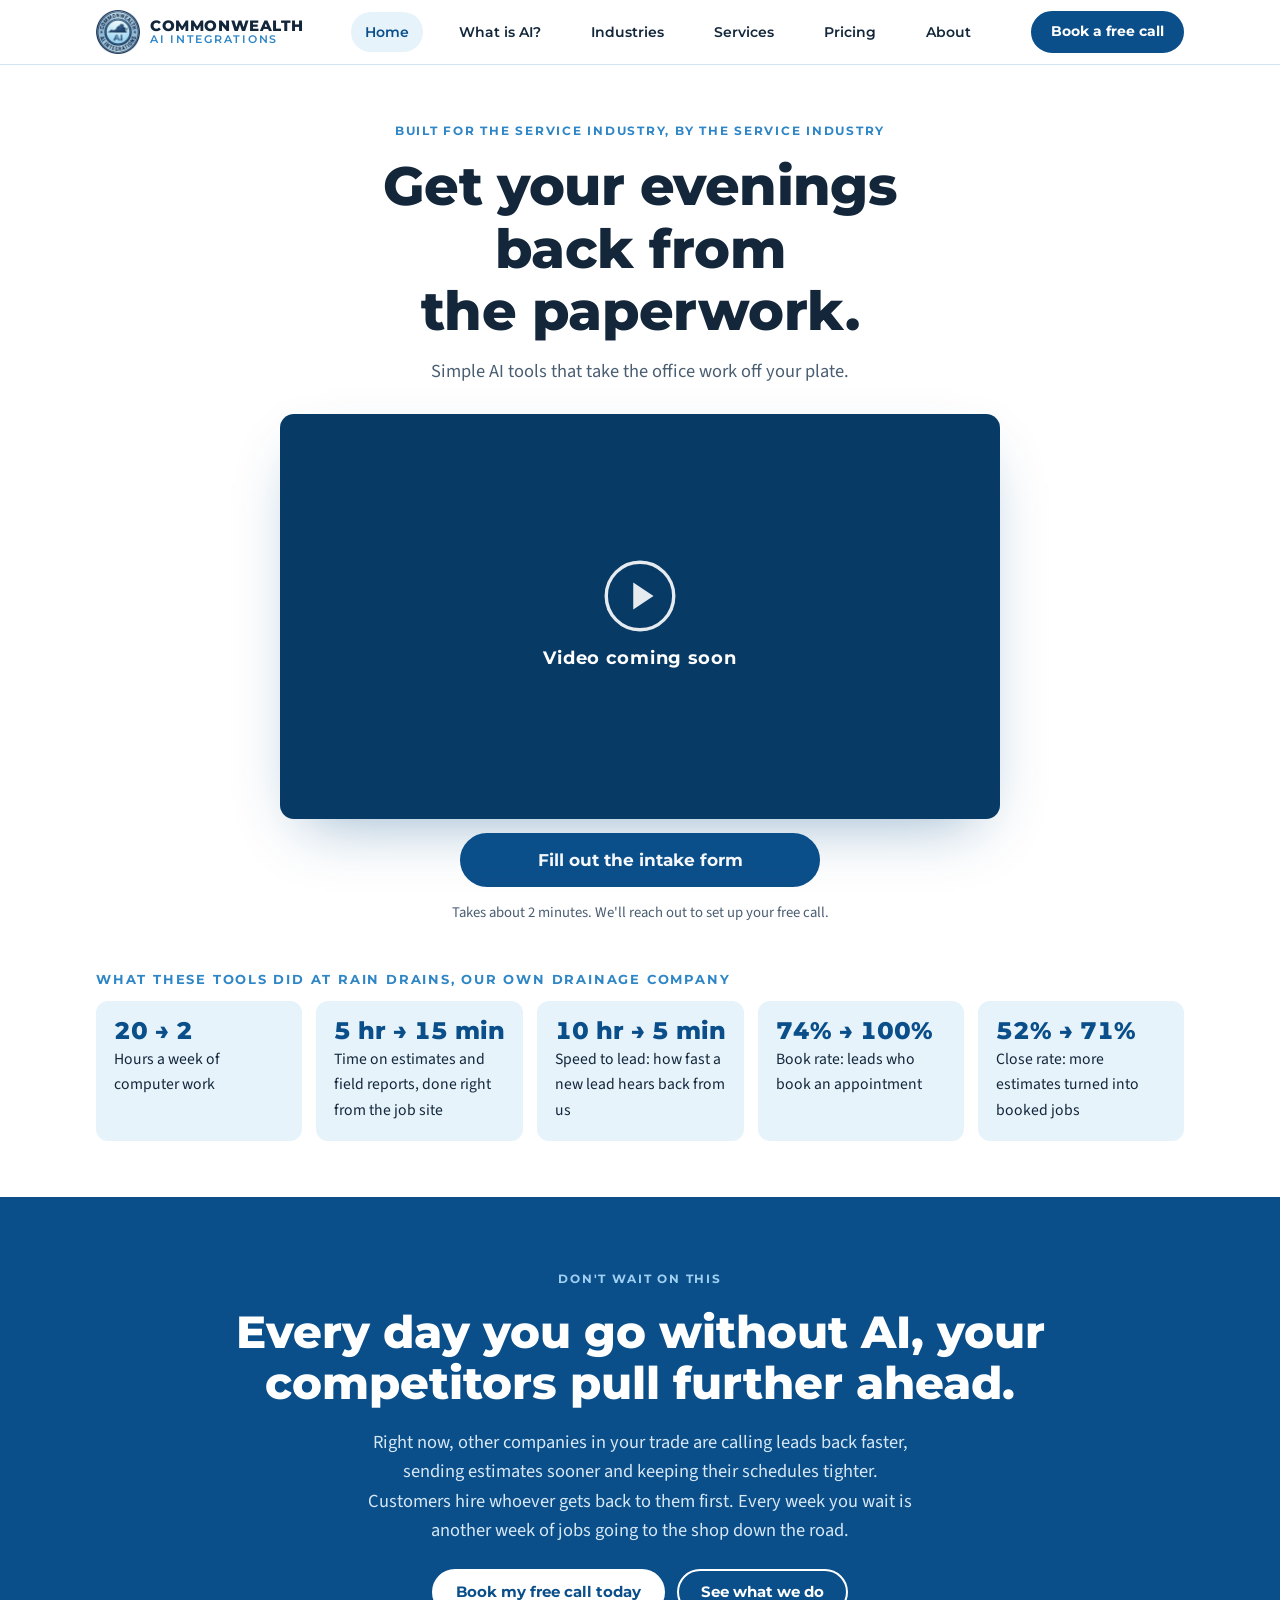
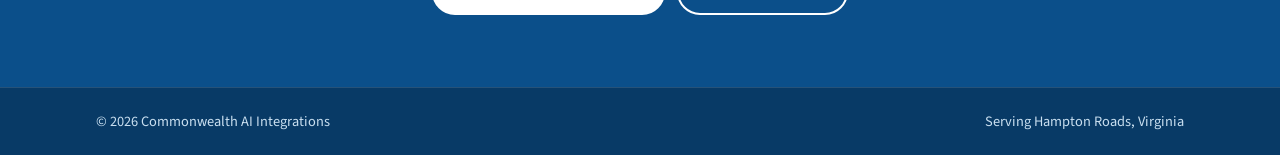
==== index.html @ 1118a13d "Home hero: short subheading, video right below, single intake button Co-Authored-By: Claude Opus 5.5" ====
<!doctype html>
<html lang="en">
<head>
<meta charset="utf-8">
<title>Commonwealth AI Integrations</title>
<meta name="viewport" content="width=device-width, initial-scale=1, viewport-fit=cover">
<meta name="claude:viewport-fit-sides" content="cover">
<meta name="description" content="Commonwealth AI Integrations sets up simple AI tools for service businesses: scheduling, estimates, payroll, invoices, supplies and bookkeeping. Built for the service industry, by the service industry.">
<link rel="icon" type="image/png" href="favicon.png">
<link rel="apple-touch-icon" href="apple-touch-icon.png">
<link rel="preconnect" href="https://fonts.googleapis.com">
<link rel="preconnect" href="https://fonts.gstatic.com" crossorigin>
<link rel="stylesheet" href="https://fonts.googleapis.com/css2?family=Montserrat:wght@600;700;800&family=Source+Sans+3:wght@400;500;600&display=swap">
<link rel="stylesheet" href="styles.css">
</head>
<body>
<header class="nav">
  <div class="wrap">
    <a class="brand" href="index.html" aria-label="Commonwealth AI Integrations home">
      <img class="brand-mark" src="logo.webp" alt="" width="44" height="44">
      <span>COMMONWEALTH<small>AI INTEGRATIONS</small></span>
    </a>
    <nav aria-label="Main"><ul>
      <li><a href="index.html" aria-current="page">Home</a></li>
      <li><a href="ai.html">What is AI?</a></li>
      <li><a href="industries.html">Industries</a></li>
      <li><a href="services.html">Services</a></li>
      <li><a href="pricing.html">Pricing</a></li>
      <li><a href="about.html">About</a></li>
    </ul></nav>
    <a class="btn nav-cta" href="#intake" data-intake>Book a free call</a>
  </div>
</header>

<main id="top">
  <section class="hero" style="padding:0">
    <div class="wrap">
      <div class="copy">
        <span class="eyebrow">Built for the service industry, by the service industry</span>
        <h1>Get your evenings back from the paperwork.</h1>
        <p class="lede">Simple AI tools that take the office work off your plate.</p>
      </div>
      <div class="vsl-wrap">
        <!-- VIDEO: replace the .vsl-placeholder div below with your video embed, e.g.
             <iframe src="https://www.youtube.com/embed/VIDEO_ID" title="Commonwealth AI Integrations in 2 minutes" allow="accelerometer; autoplay; clipboard-write; encrypted-media; gyroscope; picture-in-picture" allowfullscreen></iframe>
             or a self-hosted file: <video src="/intro.mp4" controls playsinline poster="/intro-poster.jpg"></video> -->
        <div class="vsl">
          <div class="vsl-placeholder" role="img" aria-label="Video coming soon">
            <svg viewBox="0 0 64 64" aria-hidden="true"><circle cx="32" cy="32" r="30" fill="none" stroke="currentColor" stroke-width="3"></circle><path d="M26 20l18 12-18 12z" fill="currentColor"></path></svg>
            <span>Video coming soon</span>
          </div>
        </div>
        <a class="btn intake-btn" href="#intake" data-intake>Fill out the intake form</a>
        <p class="vsl-note">Takes about 2 minutes. We'll reach out to set up your free call.</p>
      </div>
    </div>
  </section>

  <section class="results-band" aria-labelledby="results-h">
    <div class="wrap">
      <h2 id="results-h" class="results-title">What these tools did at Rain Drains, our own drainage company</h2>
      <div class="results results-5">
        <div class="result"><span class="result-num">20 → 2</span><span>Hours a week of computer work</span></div>
        <div class="result"><span class="result-num">5 hr → 15 min</span><span>Time on estimates and field reports, done right from the job site</span></div>
        <div class="result"><span class="result-num">10 hr → 5 min</span><span>Speed to lead: how fast a new lead hears back from us</span></div>
        <div class="result"><span class="result-num">74% → 100%</span><span>Book rate: leads who book an appointment</span></div>
        <div class="result"><span class="result-num">52% → 71%</span><span>Close rate: more estimates turned into booked jobs</span></div>
      </div>
    </div>
  </section>

  <section class="urgent" aria-labelledby="urgent-h">
    <div class="wrap">
      <span class="eyebrow">Don't wait on this</span>
      <h2 id="urgent-h">Every day you go without AI, your competitors pull further ahead.</h2>
      <p>Right now, other companies in your trade are calling leads back faster, sending estimates sooner and keeping their schedules tighter. Customers hire whoever gets back to them first. Every week you wait is another week of jobs going to the shop down the road.</p>
      <div class="cta">
        <a class="btn light" href="#intake" data-intake>Book my free call today</a>
        <a class="btn outline" href="services.html">See what we do</a>
      </div>
    </div>
  </section>
</main>

<dialog id="intake" class="intake" aria-labelledby="intake-title">
  <div class="intake-inner">
    <div class="intake-top">
      <div>
        <span class="eyebrow">Intake form</span>
        <h2 id="intake-title">Tell us about your business.</h2>
        <p>About 2 minutes. No cost, no pressure.</p>
      </div>
      <button type="button" class="intake-close" aria-label="Close intake form"><svg viewBox="0 0 24 24" aria-hidden="true"><path d="M6 6l12 12M18 6L6 18"></path></svg></button>
    </div>
        <form id="lead" name="intake" method="POST" novalidate>
          <input type="hidden" id="f-drains" name="time_drains" value="">
          <p hidden><label>Leave this empty <input name="_gotcha" tabindex="-1" autocomplete="off"></label></p>
          <div class="field"><label for="f-goal">What's your main goal right now?</label>
            <select id="f-goal" name="primary_goal" required>
              <option value="">Choose one</option>
              <option>Spend less time on paperwork and office work</option>
              <option>Answer leads faster and win more jobs</option>
              <option>Get scheduling and crews organized</option>
              <option>Know my numbers: profit, costs and cash</option>
              <option>Cut what I pay for software and outside services</option>
              <option>Get found online and get more calls</option>
            <option>Get more customers from social media and ads</option>
              <option>Something else</option>
            </select></div>
          <div class="field"><label for="f-industry">What type of business do you run?</label>
            <select id="f-industry" name="industry" required>
              <option value="">Choose one</option>
              <option value="Trade professional">Trade professional (plumbing, HVAC, contractors and more)</option>
              <option value="Storefront business">Storefront business (retail, salon, auto shop, restaurant)</option>
              <option value="Professional services">Professional services (accounting, insurance, real estate)</option>
              <option value="Legal">Legal</option>
              <option value="Health care">Health care</option>
              <option value="Other">Other</option>
            </select></div>
          <input type="hidden" name="_subject" id="f-subject" value="New intake form">
          <input type="hidden" name="page" id="f-page" value="">
          <div class="row">
            <div class="field"><label for="f-name">Your name</label><input id="f-name" name="name" autocomplete="name" required></div>
            <div class="field"><label for="f-biz">Business name</label><input id="f-biz" name="business" autocomplete="organization" required></div>
          </div>
          <div class="row">
            <div class="field"><label for="f-email">Email</label><input id="f-email" name="email" type="email" autocomplete="email" required></div>
            <div class="field"><label for="f-phone">Phone</label><input id="f-phone" name="phone" type="tel" autocomplete="tel" required></div>
          </div>
          <div class="field"><label for="f-web">Business website <span class="opt">(optional)</span></label><input id="f-web" name="website" type="url" inputmode="url" autocomplete="url" placeholder="yourbusiness.com"></div>
          <div class="row">
            <div class="field"><label for="f-rev">Annual revenue</label>
              <select id="f-rev" name="annual_revenue" required><option value="">Choose one</option><option>Under $250,000</option><option>$250,000 – $500,000</option><option>$500,000 – $1 million</option><option>$1 – 3 million</option><option>$3 – 10 million</option><option>Over $10 million</option></select></div>
            <div class="field"><label for="f-size">Number of employees</label>
              <select id="f-size" name="employees" required><option value="">Choose one</option><option>Just me</option><option>2–5</option><option>6–15</option><option>16–25</option><option>26–50</option><option>More than 50</option></select></div>
          </div>
          <p id="f-err" class="sent" style="background:var(--ph-bg);color:var(--ph)" hidden></p>
          <button class="btn" type="submit">Send my intake form</button>
          <p class="vsl-note" style="text-align:left">Your details stay with us. We use them only to prepare for your call.</p>
          <p id="f-ok" class="sent" hidden></p>
        </form>
  </div>
</dialog>

<footer>
  <div class="wrap">
    <span>© 2026 Commonwealth AI Integrations</span>
    <span>Serving Hampton Roads, Virginia</span>
  </div>
</footer>

<script src="site.js"></script>
</body>
</html>
---- styles.css ----
body{margin:0;font-family:system-ui,-apple-system,"Segoe UI",sans-serif}img{max-width:100%}[hidden]{display:none!important}
/* Layout: four tabbed pages (Home, Services, Pricing, About). Sticky nav with page tabs, split hero with video, white bands alternating with pale-sky bands, a navy contact band at the foot. Wave rule from the logo divides sections. */
:root{
  --navy:#0B4F8A; --navy-deep:#083A66; --sea:#2F86C6; --sky:#E6F3FB;
  --bg:#FFFFFF; --band:#F2F8FC; --fg:#13263A; --muted:#4A5E72; --line:#D3E3EF;
  --cta-bg:#0B4F8A;
  --card:#FFFFFF; --on-navy:#FFFFFF; --on-navy-muted:#C9DFF0; --ph:#8A5A00; --ph-bg:#FFF4D6;
  --display:'Montserrat',system-ui,-apple-system,'Segoe UI',sans-serif;
  --body:'Source Sans 3',system-ui,-apple-system,'Segoe UI',sans-serif;
  --wrap:1120px;
}
@media (prefers-color-scheme: dark){:root:not([data-theme="light"]){
  --navy:#7DB9E8; --navy-deep:#0A2A47; --sea:#5AA6DD; --sky:#132B42;
  --bg:#0C1825; --band:#10202F; --fg:#E6EFF7; --muted:#A3B7C9; --line:#22394F;
  --card:#132536; --cta-bg:#0F3A60; --on-navy:#FFFFFF; --on-navy-muted:#B5CDE2; --ph:#FFD27A; --ph-bg:#3A2C08; color-scheme:dark}}
:root[data-theme="dark"]{
  --navy:#7DB9E8; --navy-deep:#0A2A47; --sea:#5AA6DD; --sky:#132B42;
  --bg:#0C1825; --band:#10202F; --fg:#E6EFF7; --muted:#A3B7C9; --line:#22394F;
  --card:#132536; --cta-bg:#0F3A60; --on-navy:#FFFFFF; --on-navy-muted:#B5CDE2; --ph:#FFD27A; --ph-bg:#3A2C08; color-scheme:dark}
*{box-sizing:border-box}
html{scroll-behavior:smooth}
@media (prefers-reduced-motion:reduce){html{scroll-behavior:auto}}
body{background:var(--bg);color:var(--fg);font-family:var(--body);font-size:18px;line-height:1.6}
h1,h2,h3{font-family:var(--display);color:var(--fg);text-wrap:balance;margin:0;line-height:1.15}
h1{font-size:clamp(2.1rem,4.6vw,3.4rem);font-weight:800;letter-spacing:-.01em}
h2{font-size:clamp(1.6rem,3vw,2.3rem);font-weight:800}
h3{font-size:1.15rem;font-weight:700}
p{margin:0}
a{color:var(--navy)}
a:focus-visible,button:focus-visible,input:focus-visible,textarea:focus-visible,select:focus-visible{outline:3px solid var(--sea);outline-offset:2px}
.wrap{max-width:var(--wrap);margin:0 auto;padding-left:max(16px,env(safe-area-inset-left,0px));padding-right:max(16px,env(safe-area-inset-right,0px))}
.eyebrow{font-family:var(--display);font-size:.78rem;font-weight:700;letter-spacing:.14em;text-transform:uppercase;color:var(--sea)}
.lede{font-size:1.15rem;color:var(--muted);max-width:60ch}
.ph{background:var(--ph-bg);color:var(--ph);padding:0 .3em;border-radius:3px;font-weight:600}

/* nav */
body::before{content:"";position:fixed;inset:0 0 auto;height:env(safe-area-inset-top,0px);z-index:10;background:var(--bg)}
.nav{position:sticky;top:env(safe-area-inset-top,0px);z-index:9;background:color-mix(in srgb,var(--bg) 92%,transparent);backdrop-filter:blur(8px);border-bottom:1px solid var(--line)}
.nav .wrap{display:flex;align-items:center;justify-content:space-between;gap:16px;padding-block:10px}
.brand{display:flex;align-items:center;gap:10px;text-decoration:none;color:var(--fg)}
.brand-mark{width:44px;height:44px;flex:none}
.brand span{font-family:var(--display);font-weight:800;font-size:.92rem;letter-spacing:.04em;line-height:1.1}
.brand small{display:block;font-weight:600;font-size:.68rem;letter-spacing:.16em;color:var(--sea)}
.nav ul{display:flex;gap:22px;list-style:none;margin:0;padding:0}
.nav ul a{font-family:var(--display);font-weight:600;font-size:.88rem;text-decoration:none;color:var(--fg)}
.nav ul a:hover{color:var(--sea)}
.btn{display:inline-flex;align-items:center;justify-content:center;min-height:46px;padding:0 22px;border-radius:999px;font-family:var(--display);font-weight:700;font-size:.95rem;text-decoration:none;border:2px solid var(--navy);background:var(--navy);color:var(--bg);cursor:pointer}
.btn:hover{background:var(--sea);border-color:var(--sea)}
.btn.ghost{background:transparent;color:var(--navy)}
.btn.ghost:hover{background:var(--sky)}
.nav .btn{min-height:42px;padding:0 18px;font-size:.85rem}
.nav ul a{display:inline-flex;align-items:center;min-height:40px;padding:0 14px;border-radius:999px;white-space:nowrap}
.nav ul a[aria-current="page"]{background:var(--sky);color:var(--navy)}
.nav-cta{white-space:nowrap}
@media (max-width:1000px){
  .nav .wrap{flex-wrap:wrap;row-gap:6px}
  .nav nav{order:3;width:100%;overflow-x:auto;-webkit-overflow-scrolling:touch;scrollbar-width:none}
  .nav nav::-webkit-scrollbar{display:none}
  .nav ul{gap:4px}
}
@media (max-width:480px){.nav ul{gap:0}.nav ul a{padding:0 7px;font-size:.8rem}}
@media (max-width:420px){.nav ul a{padding:0 5px;font-size:.75rem;letter-spacing:-.01em}}
@media (max-width:420px){.brand span{font-size:.8rem}.brand-mark{width:38px;height:38px}.nav .btn{padding:0 14px;font-size:.8rem}}

/* hero */
.hero .wrap{display:grid;grid-template-columns:1fr;gap:28px;justify-items:center;text-align:center;padding-block:56px 48px}
.hero .copy{display:grid;gap:14px;justify-items:center;min-width:0}
.hero h1{max-width:18ch}
.hero .lede{max-width:48ch}
.hero .cta{display:flex;flex-wrap:wrap;gap:12px}
.hero .meta{font-size:.95rem;color:var(--muted)}
.vsl-wrap{display:grid;gap:14px;width:100%;max-width:720px;min-width:0}
.vsl{position:relative;width:100%;max-width:100%;aspect-ratio:16/9;border-radius:14px;overflow:hidden;background:var(--navy-deep);box-shadow:0 24px 60px -24px rgba(11,79,138,.45)}
.vsl iframe,.vsl video{position:absolute;inset:0;width:100%;height:100%;border:0}
.vsl-placeholder{position:absolute;inset:0;display:grid;place-content:center;justify-items:center;gap:12px;color:#FFFFFF;font-family:var(--display);font-weight:700;letter-spacing:.04em}
.vsl-placeholder svg{width:72px;height:72px;opacity:.9}
.intake-btn{justify-self:center;width:min(100%,360px);min-height:54px;font-size:1.05rem}
.vsl-note{font-size:.92rem;color:var(--muted);text-align:center}
.seal{justify-self:center;width:min(100%,360px);aspect-ratio:1;max-width:100%;border-radius:50%;box-shadow:0 24px 60px -24px rgba(11,79,138,.45);background:#fff;overflow:hidden}
.seal img{width:100%;height:100%;display:block}
@media (max-width:820px){.hero .wrap{padding-block:36px}.seal{width:min(70%,260px);order:-1}}

.tide{display:block;width:100%;height:18px;color:var(--line)}

section{padding-block:72px}
section.band{background:var(--band)}
.head{display:grid;gap:12px;margin-bottom:36px;max-width:720px}

/* problem / checklist */
.split{display:grid;grid-template-columns:1fr 1fr;gap:48px;align-items:start}
.split>*{min-width:0}
@media (max-width:820px){.split{grid-template-columns:1fr;gap:32px}}
.tasks{display:grid;gap:10px;margin:0;padding:0;border:0}
.tasks legend{font-family:var(--display);font-weight:700;margin-bottom:12px;font-size:1rem}
.task{display:flex;align-items:center;gap:12px;min-height:52px;padding:10px 16px;border:1px solid var(--line);border-radius:10px;background:var(--card);cursor:pointer}
.task input{width:20px;height:20px;accent-color:var(--navy);flex:none}
.task:has(input:checked){border-color:var(--sea);background:var(--sky)}
.tally{margin-top:14px;font-size:.98rem;color:var(--muted)}
.tally a{font-weight:600}

/* solutions */
.sol-group{display:grid;gap:16px}
.sol-group+.sol-group{margin-top:40px}
.group-title{font-family:var(--display);font-size:.8rem;font-weight:700;letter-spacing:.14em;text-transform:uppercase;color:var(--sea)}
.sols{display:grid;gap:20px}
.sols-3{grid-template-columns:repeat(3,1fr)}
.sols-4{grid-template-columns:repeat(4,1fr)}
@media (max-width:1180px){.sols-4{grid-template-columns:repeat(2,1fr)}}
@media (max-width:980px){.sols-3{grid-template-columns:repeat(2,1fr)}}
@media (max-width:640px){.sols{grid-template-columns:1fr}}
.swap{display:grid;border:1px solid var(--line);border-radius:14px;overflow:hidden;background:var(--card);max-width:960px}
.swap-row{display:grid;grid-template-columns:1fr 1fr;border-top:1px solid var(--line)}
.swap-row:first-child{border-top:0}
.swap-row span{padding:16px 22px;min-width:0}
.swap-row span:first-child{color:var(--muted);border-right:1px solid var(--line)}
.swap-row span:last-child{font-weight:600}
.swap-head span{font-family:var(--display);font-size:.78rem;font-weight:700;letter-spacing:.14em;text-transform:uppercase;color:var(--sea)!important;background:var(--sky);font-weight:700}
@media (max-width:600px){.swap-row{grid-template-columns:1fr}.swap-row span:first-child{border-right:0;padding-bottom:4px}.swap-row span:last-child{padding-top:0}.swap-head{display:none}.swap-row span:first-child::before{content:"Instead of: ";font-weight:600}.swap-row span:last-child::before{content:"Now: ";color:var(--sea)}}
.sol{display:grid;gap:12px;align-content:start;padding:28px;border-radius:14px;background:var(--card);border:1px solid var(--line)}
.sol svg{width:40px;height:40px;fill:none;stroke:var(--navy);stroke-width:1.6;stroke-linecap:round;stroke-linejoin:round}
.sol p{color:var(--muted);font-size:1rem}
.also{margin-top:24px;color:var(--muted);max-width:75ch}
.also strong{color:var(--fg)}

/* services */
.plans{display:grid;grid-template-columns:repeat(2,1fr);gap:20px;max-width:900px}
@media (max-width:760px){.plans{grid-template-columns:1fr}}
.plan{display:flex;flex-direction:column;gap:14px;padding:28px;border:1px solid var(--line);border-radius:14px;background:var(--card)}
.plan.feature{border:2px solid var(--navy)}
.plan .tag{align-self:flex-start;font-family:var(--display);font-size:.7rem;font-weight:700;letter-spacing:.12em;text-transform:uppercase;color:var(--navy);background:var(--sky);padding:4px 10px;border-radius:999px}
.plan .price-row{margin-top:auto}
.value{display:grid;gap:8px;padding:16px 18px;border-radius:10px;background:var(--sky)}
.value-label{font-family:var(--display);font-size:.72rem;font-weight:700;letter-spacing:.12em;text-transform:uppercase;color:var(--sea)}
.value ul{margin:0;padding-left:1.1em;display:grid;gap:6px;color:var(--fg);font-size:.98rem}
.price-row{display:flex;flex-wrap:wrap;align-items:center;justify-content:space-between;gap:14px;padding-top:6px;border-top:1px solid var(--line)}
.price-row .price{padding-top:10px}
.price-row .btn{margin-top:10px}
.tag-quiet{background:transparent!important;border:1px solid var(--line);color:var(--muted)!important}
.assess{display:grid;grid-template-columns:1fr 2fr;gap:16px;max-width:900px;margin-bottom:20px}
@media (max-width:760px){.assess{grid-template-columns:1fr}}
.assess-step{display:grid;gap:4px;align-content:start;padding:18px 20px;border-radius:12px;border:1px dashed var(--sea);background:var(--card)}
.assess-step strong{font-family:var(--display);font-size:1.05rem}
.assess-step span:last-child{color:var(--muted);font-size:.98rem}
.assess-num{font-family:var(--display);font-size:.72rem;font-weight:700;letter-spacing:.12em;text-transform:uppercase;color:var(--sea)}
.intake-cta{display:grid;gap:12px;align-content:start;padding:28px;border-radius:14px;background:var(--card);color:var(--fg)}
.intake-cta p{color:var(--muted)}
.intake-cta .btn{justify-self:start}
dialog.intake{width:min(640px,calc(100vw - 32px));max-height:calc(100dvh - 32px - env(safe-area-inset-top,0px) - env(safe-area-inset-bottom,0px));padding:0;border:0;border-radius:16px;background:var(--card);color:var(--fg);box-shadow:0 30px 80px -20px rgba(8,58,102,.55);overflow:auto;overscroll-behavior:contain}
dialog.intake::backdrop{background:rgba(8,30,52,.6)}
.intake-inner{display:grid;gap:18px;padding:28px}
.intake-top{display:flex;justify-content:space-between;align-items:flex-start;gap:16px}
.intake-top h2{font-size:clamp(1.4rem,3vw,1.8rem);margin-top:6px}
.intake-top p{color:var(--muted);margin-top:6px}
.intake-close{flex:none;width:44px;height:44px;display:grid;place-items:center;border-radius:50%;border:1px solid var(--line);background:var(--bg);color:var(--fg);cursor:pointer}
.intake-close svg{width:20px;height:20px;fill:none;stroke:currentColor;stroke-width:2;stroke-linecap:round}
.intake-close:hover{background:var(--sky)}
dialog.intake form{padding:0;background:transparent}
body.no-scroll{overflow:hidden}
@media (max-width:520px){dialog.intake{width:calc(100vw - 16px);max-height:calc(100dvh - 16px)}.intake-inner{padding:20px}}
.result{display:grid;gap:4px;align-content:start;padding:14px 18px;border-radius:12px;background:var(--sky);max-width:520px}
.result-num{font-family:var(--display);font-weight:800;font-size:1.7rem;line-height:1;color:var(--navy);font-variant-numeric:tabular-nums;white-space:nowrap}
.result span:last-child{font-size:.98rem;color:var(--fg)}
.results{display:grid;grid-template-columns:1fr 1fr;gap:12px;max-width:560px}
@media (max-width:480px){.results{grid-template-columns:1fr}}
.results .result{max-width:none}
.results-stack{grid-template-columns:1fr}
.results-band{padding-block:0 56px}
.results-title{font-family:var(--display);font-size:.8rem;font-weight:700;letter-spacing:.14em;text-transform:uppercase;color:var(--sea);margin-bottom:14px}
.results-5{grid-template-columns:repeat(5,1fr);max-width:none;gap:14px}
@media (max-width:1180px){.results-5{grid-template-columns:repeat(3,1fr)}}
@media (max-width:760px){.results-5{grid-template-columns:repeat(2,1fr)}}
@media (max-width:480px){.results-5{grid-template-columns:1fr}}
.results-5 .result{padding:18px 18px}
.results-5 .result-num{font-size:1.5rem;white-space:nowrap}
.results-pair{grid-template-columns:1fr 1fr}
@media (max-width:480px){.results-pair{grid-template-columns:1fr}}
.results-wins{margin:16px 0 0;padding-left:1.1em;display:grid;grid-template-columns:1fr 1fr;gap:8px 32px;color:var(--fg)}
@media (max-width:760px){.results-wins{grid-template-columns:1fr}}
.results-wins li::marker{color:var(--sea)}
.faq{display:grid;gap:12px;max-width:820px}
.faq details{border:1px solid var(--line);border-radius:12px;background:var(--card)}
.faq summary{list-style:none;cursor:pointer;display:flex;justify-content:space-between;align-items:center;gap:16px;min-height:56px;padding:14px 20px;font-family:var(--display);font-weight:700;font-size:1.02rem}
.faq summary::-webkit-details-marker{display:none}
.faq summary::after{content:"+";flex:none;font-size:1.4rem;line-height:1;color:var(--sea)}
.faq details[open] summary::after{content:"\2212"}
.faq details p{padding:0 20px 18px;color:var(--muted);max-width:68ch}
.ind-nav{border-bottom:1px solid var(--line);background:var(--band)}
.ind-nav ul{list-style:none;margin:0;padding:10px 0;display:flex;gap:6px;overflow-x:auto;scrollbar-width:none}
.ind-nav ul::-webkit-scrollbar{display:none}
.ind-nav a{display:inline-flex;align-items:center;min-height:38px;padding:0 14px;border-radius:999px;white-space:nowrap;text-decoration:none;color:var(--fg);font-family:var(--display);font-weight:600;font-size:.85rem;border:1px solid var(--line);background:var(--card)}
.ind-nav a[aria-current="page"]{background:var(--navy);border-color:var(--navy);color:var(--bg)}
.ind-hero .wrap{display:grid;gap:20px;padding-block:56px 48px}
.ind-hero h1{max-width:20ch}
.ind-hero .cta{display:flex;flex-wrap:wrap;gap:12px}
.ind-who{margin-top:4px}
section.ind-hero{padding-block:0}
.ind-col{display:grid;gap:12px;align-content:start;min-width:0}
.ind-pains{margin:6px 0 0;padding-left:1.1em;display:grid;gap:10px;color:var(--muted)}
.ind-pains li::marker{color:var(--sea)}
.ind-sets{list-style:none;margin:6px 0 0;padding:0;display:grid;gap:10px}
.ind-sets li{display:grid;gap:2px;padding:14px 16px;border-radius:10px;background:var(--card);border:1px solid var(--line)}
.ind-sets strong{font-family:var(--display);font-size:1rem}
.ind-sets span{color:var(--muted);font-size:.96rem}
.ind-trust{display:grid;grid-template-columns:1fr 1fr;gap:20px}
@media (max-width:760px){.ind-trust{grid-template-columns:1fr}}
.ind-trust>div{display:grid;gap:8px;align-content:start;padding:24px;border-radius:14px;background:var(--sky)}
.ind-trust p{color:var(--fg)}
.ind-results{margin-bottom:0}
.ind-grid{display:grid;grid-template-columns:repeat(3,1fr);gap:20px}
@media (max-width:980px){.ind-grid{grid-template-columns:repeat(2,1fr)}}
@media (max-width:600px){.ind-grid{grid-template-columns:1fr}}
.ind-card{display:grid;gap:8px;align-content:start;padding:26px;border-radius:14px;border:1px solid var(--line);background:var(--card);text-decoration:none;color:var(--fg)}
.ind-card:hover{border-color:var(--sea);background:var(--sky)}
.ind-card p{color:var(--muted)}
.ind-more{font-family:var(--display);font-weight:700;font-size:.9rem;color:var(--navy)}
.ind-links a{text-decoration:none;color:inherit}
.ind-links li:hover{border-color:var(--sea)}
.price{font-family:var(--display);font-weight:800;font-size:2rem;color:var(--navy);line-height:1;font-variant-numeric:tabular-nums}
.price small{font-size:.9rem;font-weight:600;color:var(--muted)}
.plan ul{margin:0;padding-left:1.1em;color:var(--muted);display:grid;gap:6px}
.terms{margin-top:22px;font-size:.95rem;color:var(--muted)}

/* urgency band */
.urgent{background:var(--cta-bg);color:#FFFFFF;position:relative;overflow:hidden}
.urgent .wrap{display:grid;gap:18px;max-width:900px;text-align:center;justify-items:center}
.urgent .eyebrow{color:#9FD0F2}
.urgent h2{color:#FFFFFF;font-size:clamp(1.8rem,3.6vw,2.8rem)}
.urgent p{color:#D6E8F6;font-size:1.15rem;max-width:62ch}
.urgent .cta{display:flex;flex-wrap:wrap;gap:12px;justify-content:center;margin-top:6px}
.btn.light{background:#FFFFFF;border-color:#FFFFFF;color:#0B4F8A}
.btn.light:hover{background:#D4ECF9;border-color:#D4ECF9}
.btn.outline{background:transparent;border-color:#FFFFFF;color:#FFFFFF}
.btn.outline:hover{background:rgba(255,255,255,.12)}

/* people first */
.pillars{display:grid;grid-template-columns:repeat(3,1fr);gap:20px}
@media (max-width:860px){.pillars{grid-template-columns:1fr}}
.pillar{display:grid;gap:8px;align-content:start;padding:24px;border-radius:14px;background:var(--card);border:1px solid var(--line)}
.pillar p{color:var(--muted);font-size:1rem}

/* steps */
.steps{list-style:none;margin:0;padding:0;display:grid;grid-template-columns:repeat(4,1fr);gap:24px;counter-reset:s}
@media (max-width:900px){.steps{grid-template-columns:1fr 1fr}}
@media (max-width:520px){.steps{grid-template-columns:1fr}}
.steps li{counter-increment:s;display:grid;gap:8px;align-content:start;padding-top:18px;border-top:3px solid var(--navy)}
.steps li::before{content:"Step " counter(s);font-family:var(--display);font-weight:700;font-size:.78rem;letter-spacing:.14em;text-transform:uppercase;color:var(--sea)}
.steps p{color:var(--muted);font-size:1rem}

/* trades */
.trades{display:flex;flex-wrap:wrap;gap:10px;list-style:none;margin:0;padding:0}
.trades li{padding:8px 16px;border-radius:999px;border:1px solid var(--line);background:var(--card);font-family:var(--display);font-weight:600;font-size:.9rem}

/* proof */
.proof{display:grid;gap:16px;padding:32px;border-radius:14px;background:var(--card);border:1px solid var(--line)}
.proof ul{margin:0;padding-left:1.1em;display:grid;gap:8px;color:var(--muted)}

/* about */
.people{display:grid;grid-template-columns:repeat(3,1fr);gap:20px}
@media (max-width:1000px){.people{grid-template-columns:1fr 1fr}}
@media (max-width:700px){.people{grid-template-columns:1fr}}
.areas{display:grid;grid-template-columns:repeat(3,1fr);gap:20px}
@media (max-width:860px){.areas{grid-template-columns:1fr}}
.area{display:grid;gap:12px;align-content:start;padding:24px;border-radius:14px;border:1px solid var(--line);background:var(--card)}
.area h3{font-size:1.05rem}
.area ul{list-style:none;margin:0;padding:0;display:grid;gap:8px}
.area li{padding-left:18px;position:relative}
.area li::before{content:"";position:absolute;left:0;top:.6em;width:8px;height:8px;border-radius:50%;background:var(--sea)}
.area li span{color:var(--muted);font-size:.92rem}
.person{display:grid;gap:8px;padding:24px;border-left:3px solid var(--sea)}
.person .role{font-size:.9rem;color:var(--sea);font-family:var(--display);font-weight:700;letter-spacing:.06em;text-transform:uppercase}
.person p{color:var(--muted)}
.people{align-items:start}

/* contact */
.contact{background:var(--navy-deep);color:var(--on-navy)}
.contact h2{color:var(--on-navy)}
.contact .lede{color:var(--on-navy-muted)}
.contact .eyebrow{color:#9FD0F2}
.details{display:grid;gap:14px;margin-top:28px}
.details div{display:grid;gap:2px}
.details dt{font-size:.75rem;letter-spacing:.14em;text-transform:uppercase;color:var(--on-navy-muted);font-family:var(--display);font-weight:700}
.details dd{margin:0;font-size:1.1rem;overflow-wrap:anywhere}
.details .mail{color:var(--on-navy);text-underline-offset:3px}
.details .mail:hover{color:#9FD0F2}
form{display:grid;gap:14px;padding:28px;border-radius:14px;background:var(--card);color:var(--fg)}
.row{display:grid;grid-template-columns:1fr 1fr;gap:14px}
@media (max-width:520px){.row{grid-template-columns:1fr}}
.field{display:grid;gap:6px;min-width:0}
label{font-weight:600;font-size:.95rem}
.opt{font-weight:400;color:var(--muted)}
input,select,textarea{font:inherit;font-size:1rem;padding:11px 12px;border:1px solid var(--line);border-radius:8px;background:var(--bg);color:var(--fg);width:100%;min-height:46px}
textarea{min-height:120px;resize:vertical}
.sent{padding:14px 16px;border-radius:8px;background:var(--sky);color:var(--fg);font-weight:600}
footer{background:var(--navy-deep);color:var(--on-navy-muted);font-size:.9rem;border-top:1px solid rgba(255,255,255,.12)}
footer .wrap{display:flex;flex-wrap:wrap;justify-content:space-between;gap:12px;padding-block:22px}
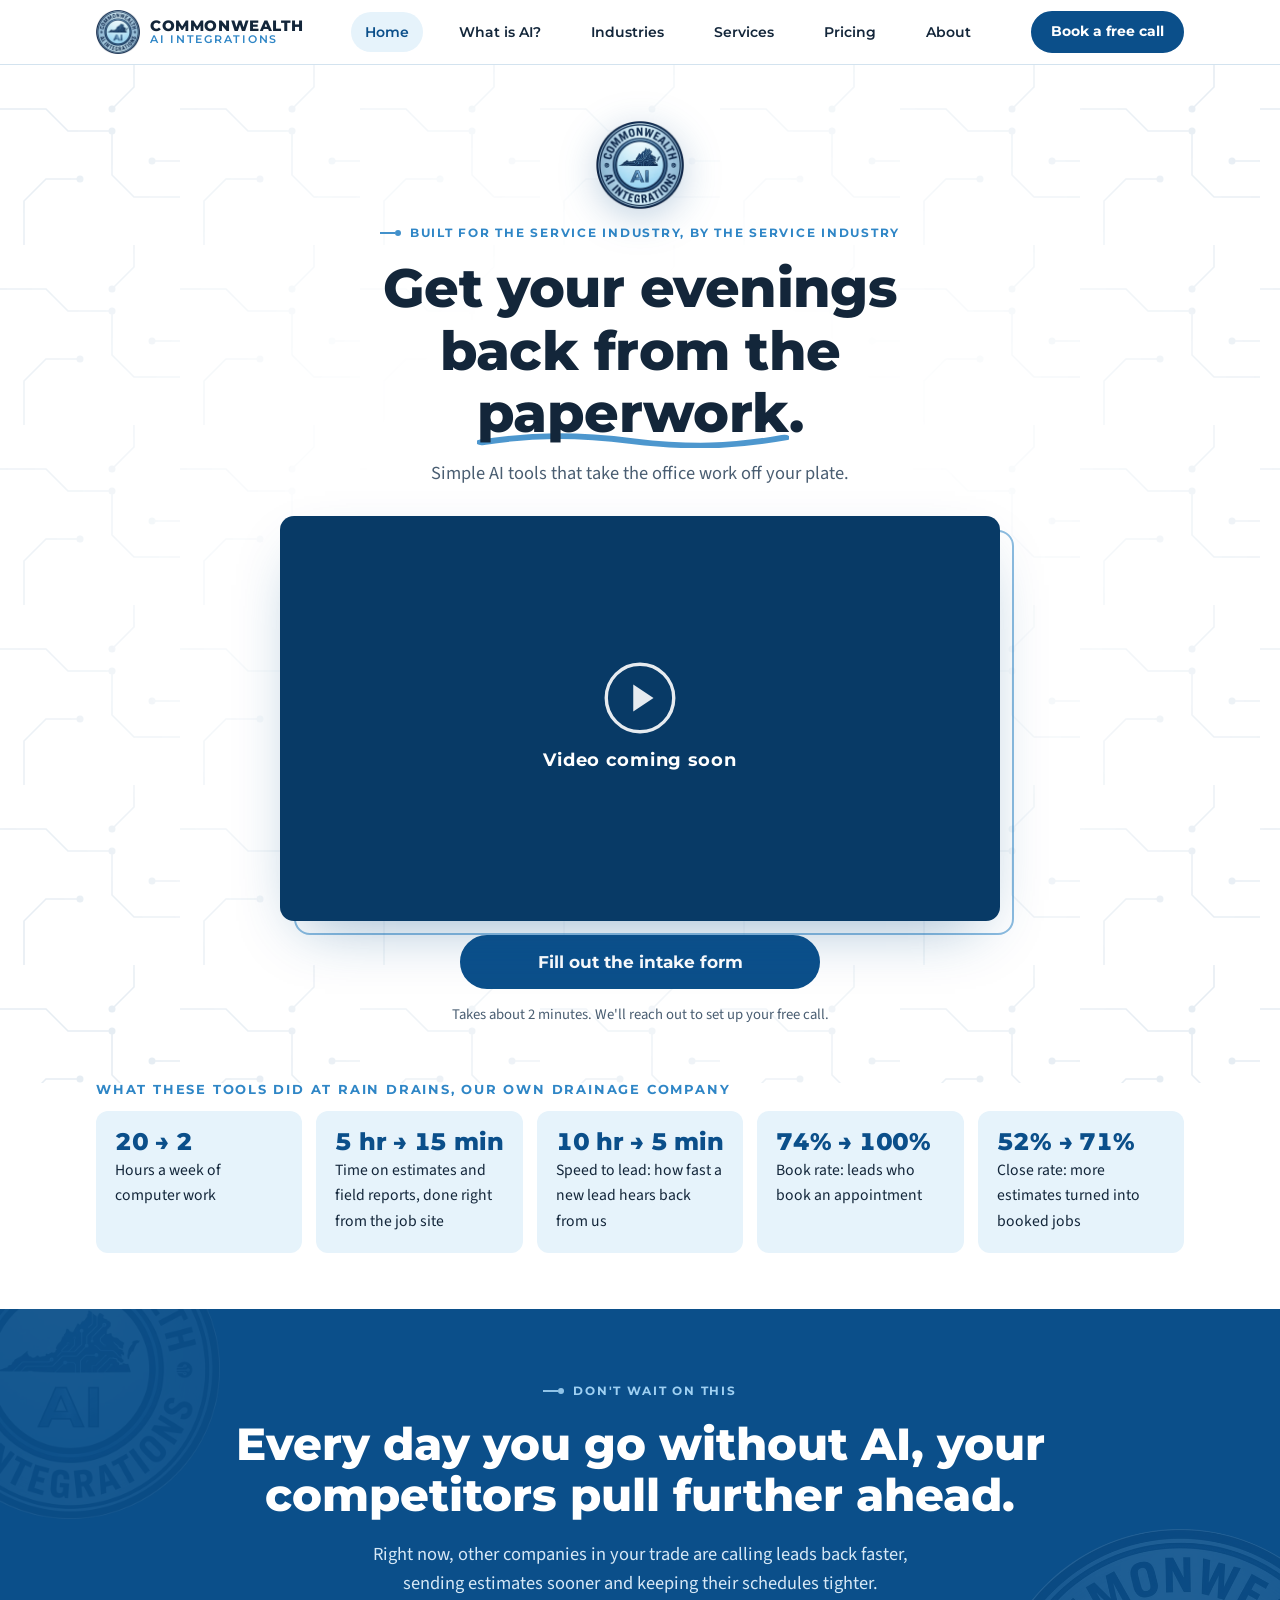
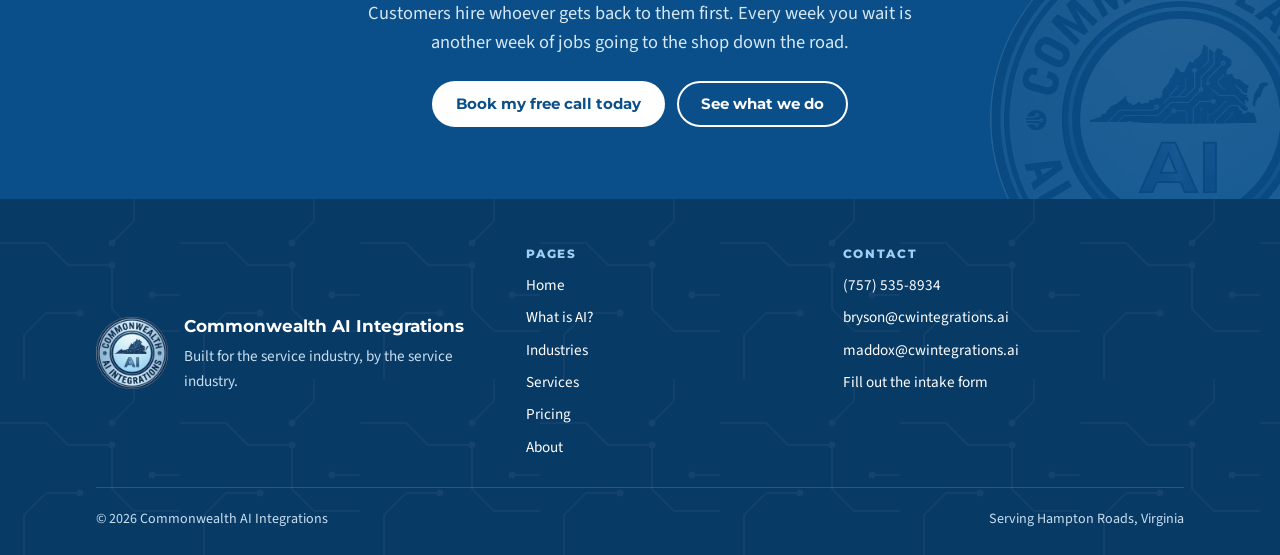
==== commit 21ce1944: "More artistic, cleaner look: logo seals, circuit-trace accents, new footer Co-Authored-By: Claude Op" ====
--- a/index.html
+++ b/index.html
@@ -36,20 +36,21 @@
   <section class="hero" style="padding:0">
     <div class="wrap">
       <div class="copy">
+        <img class="hero-seal" src="logo.webp" alt="" width="96" height="96">
         <span class="eyebrow">Built for the service industry, by the service industry</span>
-        <h1>Get your evenings back from the paperwork.</h1>
+        <h1>Get your evenings back from the <span class="mark">paperwork</span>.</h1>
         <p class="lede">Simple AI tools that take the office work off your plate.</p>
       </div>
       <div class="vsl-wrap">
         <!-- VIDEO: replace the .vsl-placeholder div below with your video embed, e.g.
              <iframe src="https://www.youtube.com/embed/VIDEO_ID" title="Commonwealth AI Integrations in 2 minutes" allow="accelerometer; autoplay; clipboard-write; encrypted-media; gyroscope; picture-in-picture" allowfullscreen></iframe>
              or a self-hosted file: <video src="/intro.mp4" controls playsinline poster="/intro-poster.jpg"></video> -->
-        <div class="vsl">
+        <div class="vsl-frame"><div class="vsl">
           <div class="vsl-placeholder" role="img" aria-label="Video coming soon">
             <svg viewBox="0 0 64 64" aria-hidden="true"><circle cx="32" cy="32" r="30" fill="none" stroke="currentColor" stroke-width="3"></circle><path d="M26 20l18 12-18 12z" fill="currentColor"></path></svg>
             <span>Video coming soon</span>
           </div>
-        </div>
+        </div></div>
         <a class="btn intake-btn" href="#intake" data-intake>Fill out the intake form</a>
         <p class="vsl-note">Takes about 2 minutes. We'll reach out to set up your free call.</p>
       </div>
@@ -86,6 +87,7 @@
   <div class="intake-inner">
     <div class="intake-top">
       <div>
+        <img class="intake-seal" src="logo.webp" alt="" width="48" height="48">
         <span class="eyebrow">Intake form</span>
         <h2 id="intake-title">Tell us about your business.</h2>
         <p>About 2 minutes. No cost, no pressure.</p>
@@ -142,10 +144,32 @@
   </div>
 </dialog>
 
-<footer>
+<footer class="site-footer">
   <div class="wrap">
-    <span>© 2026 Commonwealth AI Integrations</span>
-    <span>Serving Hampton Roads, Virginia</span>
+    <div class="foot-grid">
+      <div class="foot-brand">
+        <img src="logo.webp" alt="Commonwealth AI Integrations" width="72" height="72" loading="lazy">
+        <div>
+          <strong>Commonwealth AI Integrations</strong>
+          <span>Built for the service industry, by the service industry.</span>
+        </div>
+      </div>
+      <nav class="foot-col" aria-label="Footer">
+        <h2>Pages</h2>
+        <a href="index.html">Home</a><a href="ai.html">What is AI?</a><a href="industries.html">Industries</a><a href="services.html">Services</a><a href="pricing.html">Pricing</a><a href="about.html">About</a>
+      </nav>
+      <div class="foot-col">
+        <h2>Contact</h2>
+        <a href="tel:+17575358934">(757) 535-8934</a>
+        <a href="mailto:bryson@cwintegrations.ai">bryson@cwintegrations.ai</a>
+        <a href="mailto:maddox@cwintegrations.ai">maddox@cwintegrations.ai</a>
+        <a href="#intake" data-intake>Fill out the intake form</a>
+      </div>
+    </div>
+    <div class="foot-base">
+      <span>© 2026 Commonwealth AI Integrations</span>
+      <span>Serving Hampton Roads, Virginia</span>
+    </div>
   </div>
 </footer>
 
--- a/styles.css
+++ b/styles.css
@@ -4,6 +4,7 @@
   --navy:#0B4F8A; --navy-deep:#083A66; --sea:#2F86C6; --sky:#E6F3FB;
   --bg:#FFFFFF; --band:#F2F8FC; --fg:#13263A; --muted:#4A5E72; --line:#D3E3EF;
   --cta-bg:#0B4F8A;
+  --trace:rgba(11,79,138,.10); --trace-strong:rgba(47,134,198,.55);
   --card:#FFFFFF; --on-navy:#FFFFFF; --on-navy-muted:#C9DFF0; --ph:#8A5A00; --ph-bg:#FFF4D6;
   --display:'Montserrat',system-ui,-apple-system,'Segoe UI',sans-serif;
   --body:'Source Sans 3',system-ui,-apple-system,'Segoe UI',sans-serif;
@@ -12,11 +13,11 @@
 @media (prefers-color-scheme: dark){:root:not([data-theme="light"]){
   --navy:#7DB9E8; --navy-deep:#0A2A47; --sea:#5AA6DD; --sky:#132B42;
   --bg:#0C1825; --band:#10202F; --fg:#E6EFF7; --muted:#A3B7C9; --line:#22394F;
-  --card:#132536; --cta-bg:#0F3A60; --on-navy:#FFFFFF; --on-navy-muted:#B5CDE2; --ph:#FFD27A; --ph-bg:#3A2C08; color-scheme:dark}}
+  --card:#132536; --cta-bg:#0F3A60; --trace:rgba(125,185,232,.10); --trace-strong:rgba(125,185,232,.5); --on-navy:#FFFFFF; --on-navy-muted:#B5CDE2; --ph:#FFD27A; --ph-bg:#3A2C08; color-scheme:dark}}
 :root[data-theme="dark"]{
   --navy:#7DB9E8; --navy-deep:#0A2A47; --sea:#5AA6DD; --sky:#132B42;
   --bg:#0C1825; --band:#10202F; --fg:#E6EFF7; --muted:#A3B7C9; --line:#22394F;
-  --card:#132536; --cta-bg:#0F3A60; --on-navy:#FFFFFF; --on-navy-muted:#B5CDE2; --ph:#FFD27A; --ph-bg:#3A2C08; color-scheme:dark}
+  --card:#132536; --cta-bg:#0F3A60; --trace:rgba(125,185,232,.10); --trace-strong:rgba(125,185,232,.5); --on-navy:#FFFFFF; --on-navy-muted:#B5CDE2; --ph:#FFD27A; --ph-bg:#3A2C08; color-scheme:dark}
 *{box-sizing:border-box}
 html{scroll-behavior:smooth}
 @media (prefers-reduced-motion:reduce){html{scroll-behavior:auto}}
@@ -291,5 +292,56 @@
 input,select,textarea{font:inherit;font-size:1rem;padding:11px 12px;border:1px solid var(--line);border-radius:8px;background:var(--bg);color:var(--fg);width:100%;min-height:46px}
 textarea{min-height:120px;resize:vertical}
 .sent{padding:14px 16px;border-radius:8px;background:var(--sky);color:var(--fg);font-weight:600}
-footer{background:var(--navy-deep);color:var(--on-navy-muted);font-size:.9rem;border-top:1px solid rgba(255,255,255,.12)}
-footer .wrap{display:flex;flex-wrap:wrap;justify-content:space-between;gap:12px;padding-block:22px}
+
+
+
+/* ===== Artistic layer: circuit traces from the logo, seal accents ===== */
+main>section:first-of-type{position:relative;isolation:isolate;overflow:hidden}
+main>section:first-of-type::before{content:"";position:absolute;inset:0;z-index:-1;background:var(--trace);
+  -webkit-mask:url("data:image/svg+xml,%3Csvg xmlns='http://www.w3.org/2000/svg' width='180' height='180' viewBox='0 0 180 180'%3E%3Cg fill='none' stroke='black' stroke-width='1.6' stroke-linecap='round'%3E%3Cpath d='M0 44h46l22 22h44'/%3E%3Cpath d='M112 66v44l22 22h46'/%3E%3Cpath d='M24 180v-44l22-22h34'/%3E%3Cpath d='M134 0v22l-22 22'/%3E%3Cpath d='M180 96h-28'/%3E%3C/g%3E%3Cg fill='black'%3E%3Ccircle cx='112' cy='66' r='3.5'/%3E%3Ccircle cx='80' cy='114' r='3.5'/%3E%3Ccircle cx='112' cy='44' r='3.5'/%3E%3Ccircle cx='152' cy='96' r='3.5'/%3E%3C/g%3E%3C/svg%3E") repeat, radial-gradient(ellipse 70% 80% at 50% 45%, transparent 30%, #000 85%);
+  -webkit-mask-composite:source-in;mask:url("data:image/svg+xml,%3Csvg xmlns='http://www.w3.org/2000/svg' width='180' height='180' viewBox='0 0 180 180'%3E%3Cg fill='none' stroke='black' stroke-width='1.6' stroke-linecap='round'%3E%3Cpath d='M0 44h46l22 22h44'/%3E%3Cpath d='M112 66v44l22 22h46'/%3E%3Cpath d='M24 180v-44l22-22h34'/%3E%3Cpath d='M134 0v22l-22 22'/%3E%3Cpath d='M180 96h-28'/%3E%3C/g%3E%3Cg fill='black'%3E%3Ccircle cx='112' cy='66' r='3.5'/%3E%3Ccircle cx='80' cy='114' r='3.5'/%3E%3Ccircle cx='112' cy='44' r='3.5'/%3E%3Ccircle cx='152' cy='96' r='3.5'/%3E%3C/g%3E%3C/svg%3E") repeat, radial-gradient(ellipse 70% 80% at 50% 45%, transparent 30%, #000 85%);mask-composite:intersect}
+.hero-seal{width:88px;height:88px;filter:drop-shadow(0 8px 18px rgba(11,79,138,.25))}
+.mark{position:relative;white-space:nowrap;display:inline-block;isolation:isolate}
+.mark::after{content:"";position:absolute;left:0;right:0;bottom:-.06em;height:.3em;background:var(--sea);
+  -webkit-mask:url("data:image/svg+xml,%3Csvg xmlns='http://www.w3.org/2000/svg' width='120' height='14' viewBox='0 0 120 14' preserveAspectRatio='none'%3E%3Cpath d='M2 9 C 22 2, 38 2, 60 8 S 98 13, 118 5' fill='none' stroke='black' stroke-width='5' stroke-linecap='round'/%3E%3C/svg%3E") no-repeat center/100% 100%;mask:url("data:image/svg+xml,%3Csvg xmlns='http://www.w3.org/2000/svg' width='120' height='14' viewBox='0 0 120 14' preserveAspectRatio='none'%3E%3Cpath d='M2 9 C 22 2, 38 2, 60 8 S 98 13, 118 5' fill='none' stroke='black' stroke-width='5' stroke-linecap='round'/%3E%3C/svg%3E") no-repeat center/100% 100%;opacity:.85;z-index:-1}
+.vsl-frame{position:relative}
+.vsl-frame::before{content:"";position:absolute;inset:14px -14px -14px 14px;border:2px solid var(--trace-strong);border-radius:16px;z-index:-1}
+.hero .vsl-wrap{isolation:isolate;margin-bottom:8px}
+@media (max-width:600px){.vsl-frame::before{inset:8px -8px -8px 8px}}
+.eyebrow{display:inline-flex;align-items:center;gap:8px}
+.eyebrow::before{content:"";width:22px;height:8px;flex:none;background:currentColor;opacity:.9;
+  -webkit-mask:url("data:image/svg+xml,%3Csvg xmlns='http://www.w3.org/2000/svg' width='22' height='8'%3E%3Cpath d='M0 4h15' stroke='black' stroke-width='2'/%3E%3Ccircle cx='18' cy='4' r='3' fill='black'/%3E%3C/svg%3E") no-repeat center/contain;
+  mask:url("data:image/svg+xml,%3Csvg xmlns='http://www.w3.org/2000/svg' width='22' height='8'%3E%3Cpath d='M0 4h15' stroke='black' stroke-width='2'/%3E%3Ccircle cx='18' cy='4' r='3' fill='black'/%3E%3C/svg%3E") no-repeat center/contain}
+.hero .eyebrow,.urgent .eyebrow{justify-content:center}
+@media (max-width:600px){.hero .eyebrow::before,.urgent .eyebrow::before{display:none}}
+.page-seal{position:absolute;right:max(24px,calc((100vw - var(--wrap))/2));top:50%;transform:translateY(-50%);width:clamp(180px,22vw,260px);height:auto;opacity:.95;filter:drop-shadow(0 18px 40px rgba(11,79,138,.25));pointer-events:none}
+.ind-hero{position:relative}
+.ind-hero .wrap>*{max-width:min(100%,640px)}
+@media (max-width:980px){.page-seal{display:none}}
+.urgent{position:relative;isolation:isolate;overflow:hidden}
+.urgent::after{content:"";position:absolute;right:-90px;bottom:-110px;width:380px;height:380px;background:url("logo.webp") no-repeat center/contain;opacity:.10;z-index:-1;pointer-events:none}
+.urgent::before{content:"";position:absolute;left:-80px;top:-90px;width:300px;height:300px;background:url("logo.webp") no-repeat center/contain;opacity:.06;z-index:-1;pointer-events:none}
+.sol,.ind-card,.plan,.area,.person,.result{transition:transform .2s ease,box-shadow .2s ease,border-color .2s ease}
+.sol:hover,.ind-card:hover,.area:hover{transform:translateY(-3px);box-shadow:0 14px 30px -18px rgba(11,79,138,.45)}
+.sol{position:relative;overflow:hidden}
+.sol::after{content:"";position:absolute;left:0;right:0;top:0;height:3px;background:var(--sea);transform:scaleX(0);transform-origin:left;transition:transform .25s ease}
+.sol:hover::after{transform:scaleX(1)}
+.result{border:1px solid transparent}
+.result-num{letter-spacing:-.01em}
+.intake-seal{width:48px;height:48px;margin-bottom:6px;display:block}
+@media (prefers-reduced-motion:reduce){.sol,.ind-card,.plan,.area,.person,.result,.sol::after{transition:none}.sol:hover,.ind-card:hover,.area:hover{transform:none}}
+/* footer */
+.site-footer{background:var(--navy-deep);color:var(--on-navy-muted);font-size:.95rem;position:relative;overflow:hidden;isolation:isolate}
+.site-footer::before{content:"";position:absolute;inset:0;z-index:-1;background:rgba(255,255,255,.05);-webkit-mask:url("data:image/svg+xml,%3Csvg xmlns='http://www.w3.org/2000/svg' width='180' height='180' viewBox='0 0 180 180'%3E%3Cg fill='none' stroke='black' stroke-width='1.6' stroke-linecap='round'%3E%3Cpath d='M0 44h46l22 22h44'/%3E%3Cpath d='M112 66v44l22 22h46'/%3E%3Cpath d='M24 180v-44l22-22h34'/%3E%3Cpath d='M134 0v22l-22 22'/%3E%3Cpath d='M180 96h-28'/%3E%3C/g%3E%3Cg fill='black'%3E%3Ccircle cx='112' cy='66' r='3.5'/%3E%3Ccircle cx='80' cy='114' r='3.5'/%3E%3Ccircle cx='112' cy='44' r='3.5'/%3E%3Ccircle cx='152' cy='96' r='3.5'/%3E%3C/g%3E%3C/svg%3E") repeat;mask:url("data:image/svg+xml,%3Csvg xmlns='http://www.w3.org/2000/svg' width='180' height='180' viewBox='0 0 180 180'%3E%3Cg fill='none' stroke='black' stroke-width='1.6' stroke-linecap='round'%3E%3Cpath d='M0 44h46l22 22h44'/%3E%3Cpath d='M112 66v44l22 22h46'/%3E%3Cpath d='M24 180v-44l22-22h34'/%3E%3Cpath d='M134 0v22l-22 22'/%3E%3Cpath d='M180 96h-28'/%3E%3C/g%3E%3Cg fill='black'%3E%3Ccircle cx='112' cy='66' r='3.5'/%3E%3Ccircle cx='80' cy='114' r='3.5'/%3E%3Ccircle cx='112' cy='44' r='3.5'/%3E%3Ccircle cx='152' cy='96' r='3.5'/%3E%3C/g%3E%3C/svg%3E") repeat}
+.site-footer .wrap{display:grid;gap:28px;padding-block:48px 24px}
+.foot-grid{display:grid;grid-template-columns:1.4fr 1fr 1.2fr;gap:32px}
+@media (max-width:760px){.foot-grid{grid-template-columns:1fr}}
+.foot-brand{display:flex;gap:16px;align-items:center}
+.foot-brand img{width:72px;height:72px;flex:none}
+.foot-brand strong{display:block;font-family:var(--display);color:var(--on-navy);font-size:1.05rem}
+.foot-brand span{display:block;margin-top:4px}
+.foot-col{display:grid;gap:8px;align-content:start;min-width:0}
+.foot-col h2{font-family:var(--display);font-size:.75rem;letter-spacing:.14em;text-transform:uppercase;color:#9FD0F2;margin-bottom:4px}
+.foot-col a{color:var(--on-navy);text-decoration:none;overflow-wrap:anywhere}
+.foot-col a:hover{color:#9FD0F2;text-decoration:underline;text-underline-offset:3px}
+.foot-base{display:flex;flex-wrap:wrap;justify-content:space-between;gap:12px;padding-top:20px;border-top:1px solid rgba(255,255,255,.14);font-size:.88rem}
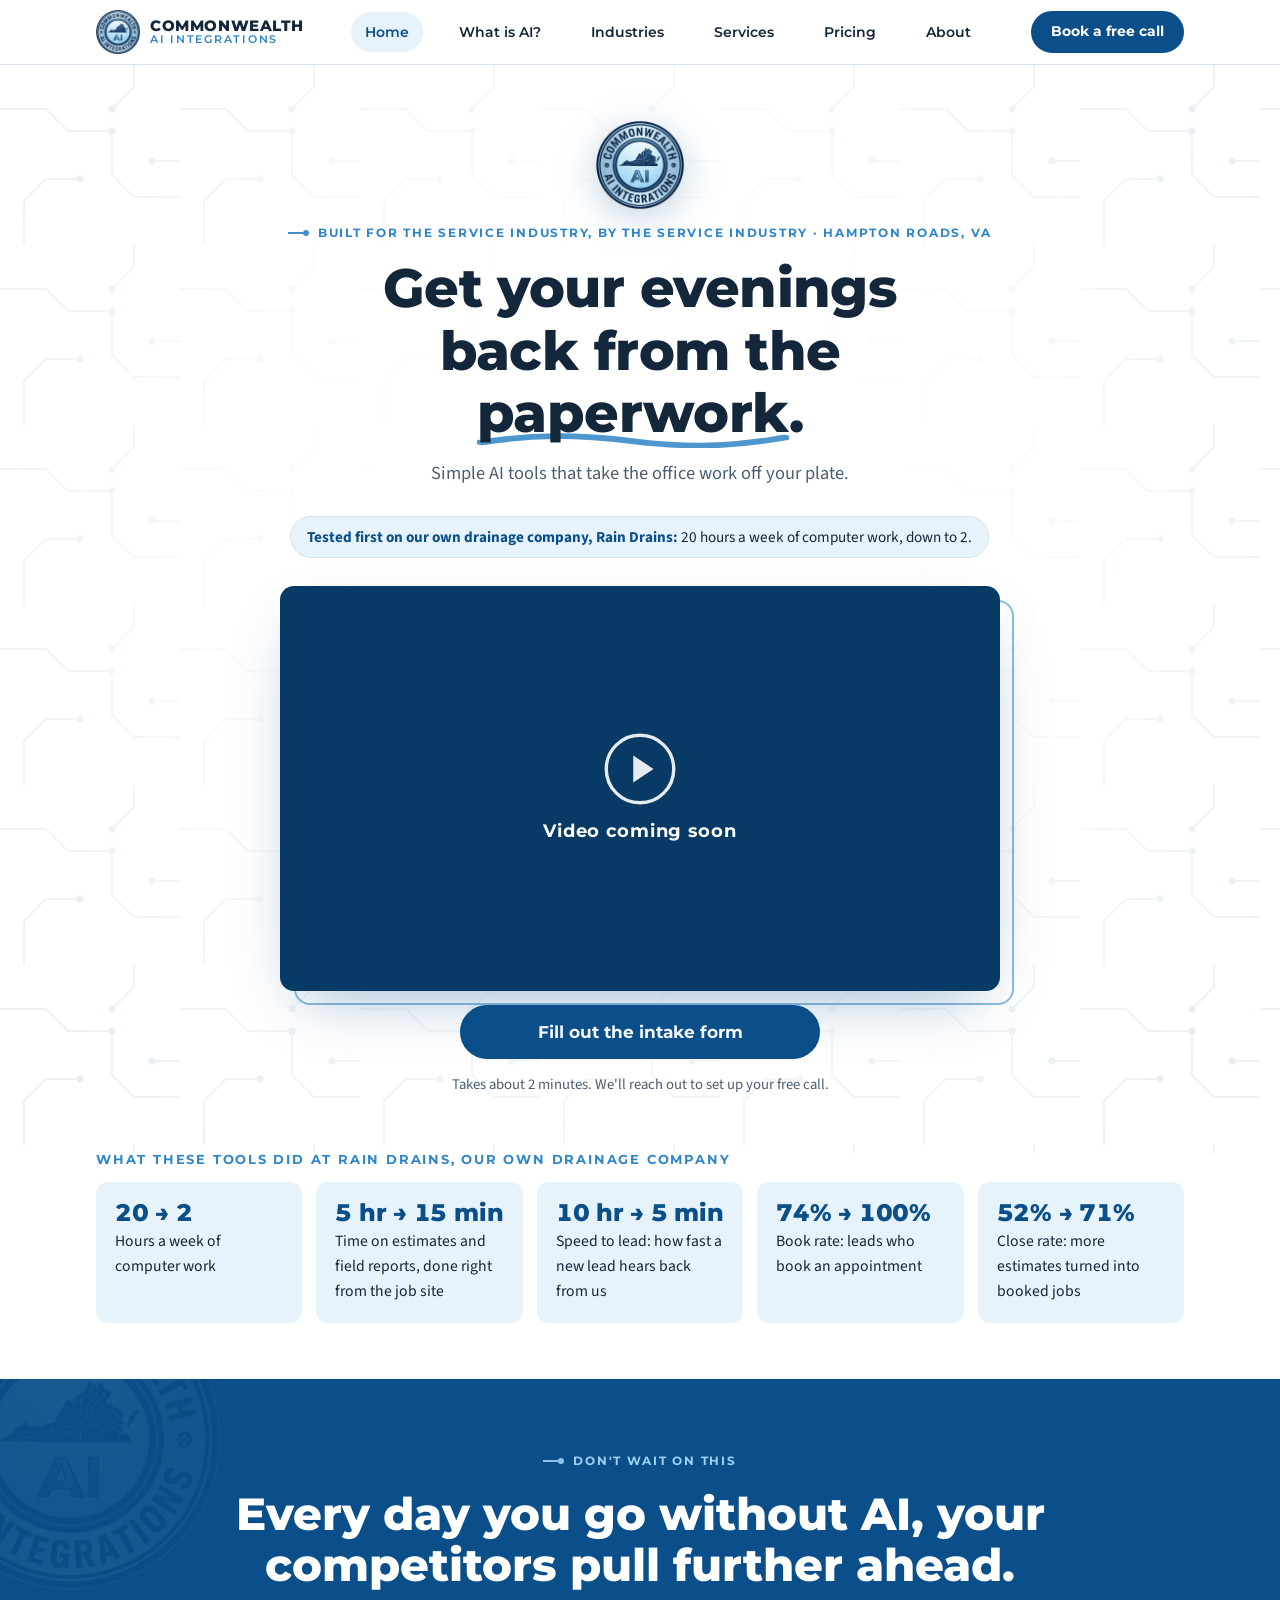
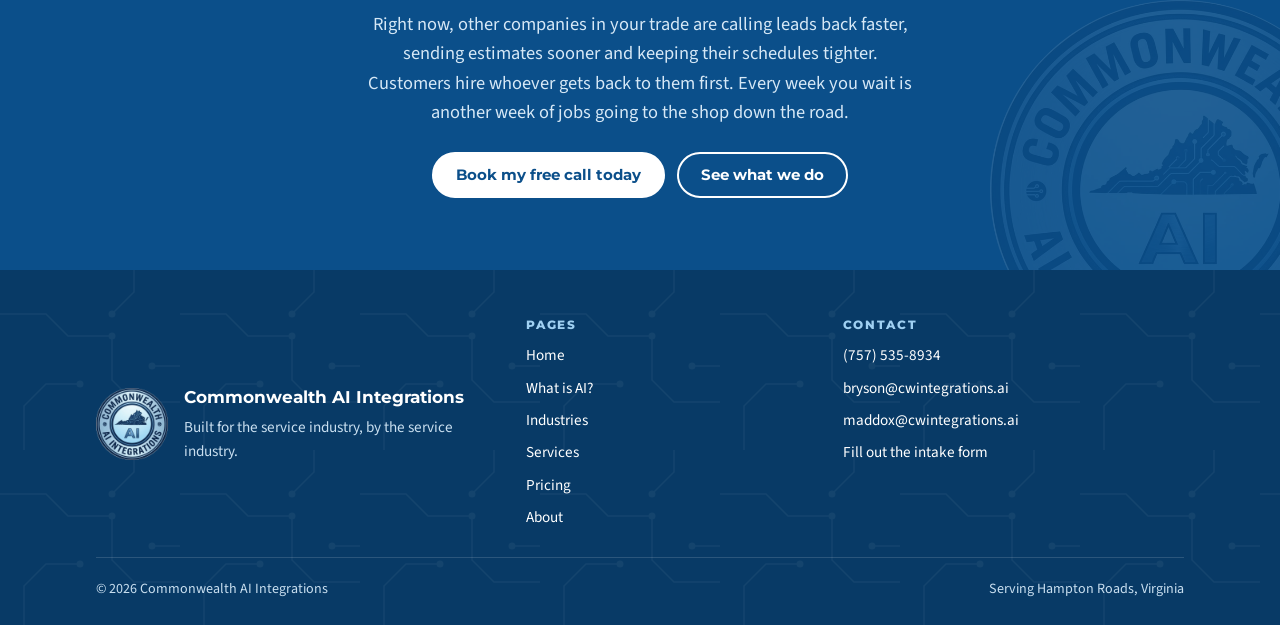
==== commit 214ad87b: "Home hero: add Hampton Roads location and Rain Drains proof line Co-Authored-By: Claude Opus 5.5 <no" ====
--- a/index.html
+++ b/index.html
@@ -37,9 +37,10 @@
     <div class="wrap">
       <div class="copy">
         <img class="hero-seal" src="logo.webp" alt="" width="96" height="96">
-        <span class="eyebrow">Built for the service industry, by the service industry</span>
+        <span class="eyebrow">Built for the service industry, by the service industry · Hampton Roads, VA</span>
         <h1>Get your evenings back from the <span class="mark">paperwork</span>.</h1>
         <p class="lede">Simple AI tools that take the office work off your plate.</p>
+        <p class="proof-line"><strong>Tested first on our own drainage company, Rain Drains:</strong> 20 hours a week of computer work, down to 2.</p>
       </div>
       <div class="vsl-wrap">
         <!-- VIDEO: replace the .vsl-placeholder div below with your video embed, e.g.
--- a/styles.css
+++ b/styles.css
@@ -345,3 +345,48 @@
 .foot-col a{color:var(--on-navy);text-decoration:none;overflow-wrap:anywhere}
 .foot-col a:hover{color:#9FD0F2;text-decoration:underline;text-underline-offset:3px}
 .foot-base{display:flex;flex-wrap:wrap;justify-content:space-between;gap:12px;padding-top:20px;border-top:1px solid rgba(255,255,255,.14);font-size:.88rem}
+
+/* Pricing add-ons */
+.checks{list-style:none;padding:0!important;color:var(--fg)!important}
+.checks li{position:relative;padding-left:26px}
+.checks li::before{--chk:url("data:image/svg+xml,%3Csvg xmlns='http://www.w3.org/2000/svg' viewBox='0 0 16 16'%3E%3Cpath fill-rule='evenodd' d='M8 0a8 8 0 1 1 0 16A8 8 0 0 1 8 0zm3.5 5.8L10.1 4.4 6.8 7.7 5.9 6.8 4.5 8.2l2.3 2.3z'/%3E%3C/svg%3E") center/contain no-repeat;content:"";position:absolute;left:0;top:.35em;width:16px;height:16px;border-radius:50%;background:var(--sea);
+  -webkit-mask:var(--chk);mask:var(--chk)}
+.plan-note{font-size:.95rem;color:var(--muted)}
+.plan ul.addons{list-style:none;padding:0;gap:0;color:var(--fg)}
+.addons{list-style:none;margin:0;padding:0;display:grid}
+.addons li{display:flex;justify-content:space-between;align-items:flex-start;gap:16px;padding:16px 0;border-top:1px solid var(--line)}
+.addons li:first-child{border-top:0}
+.addons li div{display:grid;gap:4px}
+.addons strong{font-family:var(--display);color:var(--fg)}
+.addons span{font-size:.95rem;color:var(--muted)}
+.addons b{font-family:var(--display);font-weight:800;font-size:1.25rem;color:var(--navy);white-space:nowrap;font-variant-numeric:tabular-nums}
+.addons b small{font-size:.8rem;font-weight:600;color:var(--muted)}
+.addon-group{margin-top:64px}
+.addons-grid{grid-template-columns:repeat(2,1fr);gap:16px;max-width:900px}
+.addons-grid li,.addons-grid li:first-child{border:1px solid var(--line);border-radius:12px;padding:18px 20px;background:var(--card)}
+@media (max-width:760px){.addons-grid{grid-template-columns:1fr}}
+.support-note{display:flex;align-items:center;gap:18px;margin-top:40px;max-width:900px;padding:20px 24px;border-radius:14px;background:var(--sky);border:1px solid var(--line)}
+.support-note img{flex:none;border-radius:50%}
+.support-note div{display:grid;gap:4px}
+.support-note strong{font-family:var(--display);color:var(--fg)}
+.support-note span{color:var(--muted)}
+@media (max-width:480px){.support-note{flex-direction:column;align-items:flex-start}}
+.sol-addon{border-style:dashed}
+.sol-tag{position:absolute;top:16px;right:16px;font-family:var(--display);font-size:.66rem;font-weight:700;letter-spacing:.12em;text-transform:uppercase;color:var(--sea);border:1px solid var(--line);padding:3px 9px;border-radius:999px}
+.sol-wide{grid-column:span 2}
+@media (max-width:640px){.sol-wide{grid-column:auto}}
+.addons-grid li:last-child:nth-child(odd){grid-column:1/-1}
+.bundles{display:grid;grid-template-columns:repeat(3,1fr);gap:20px;max-width:1000px}
+@media (max-width:900px){.bundles{grid-template-columns:1fr;max-width:560px}}
+.bundle{position:relative;display:flex;flex-direction:column;gap:10px;padding:24px;border:1px solid var(--line);border-radius:14px;background:var(--card);transition:transform .2s ease,box-shadow .2s ease}
+.bundle.best{border:2px solid var(--navy)}
+.bundle .tag{align-self:flex-start;font-family:var(--display);font-size:.7rem;font-weight:700;letter-spacing:.12em;text-transform:uppercase;color:var(--navy);background:var(--sky);padding:4px 10px;border-radius:999px}
+.bundle p{color:var(--muted);font-size:.98rem;margin:0}
+.bundle-price{display:flex;align-items:baseline;gap:10px;margin-top:auto;padding-top:14px;border-top:1px solid var(--line)}
+.bundle-price s{color:var(--muted);font-weight:600}
+.save{align-self:flex-start;font-family:var(--display);font-size:.8rem;font-weight:700;color:#1f7a4d;background:rgba(31,122,77,.1);padding:4px 10px;border-radius:999px}
+:root[data-theme="dark"] .save{color:#7fd6a8;background:rgba(127,214,168,.12)}
+@media (prefers-color-scheme:dark){:root:not([data-theme="light"]) .save{color:#7fd6a8;background:rgba(127,214,168,.12)}}
+.proof-line{display:inline-block;margin:14px auto 0;padding:8px 16px;border-radius:999px;background:var(--sky);border:1px solid var(--line);font-size:.95rem;color:var(--fg)}
+.proof-line strong{color:var(--navy)}
+@media (max-width:600px){.proof-line{border-radius:12px;font-size:.9rem}}
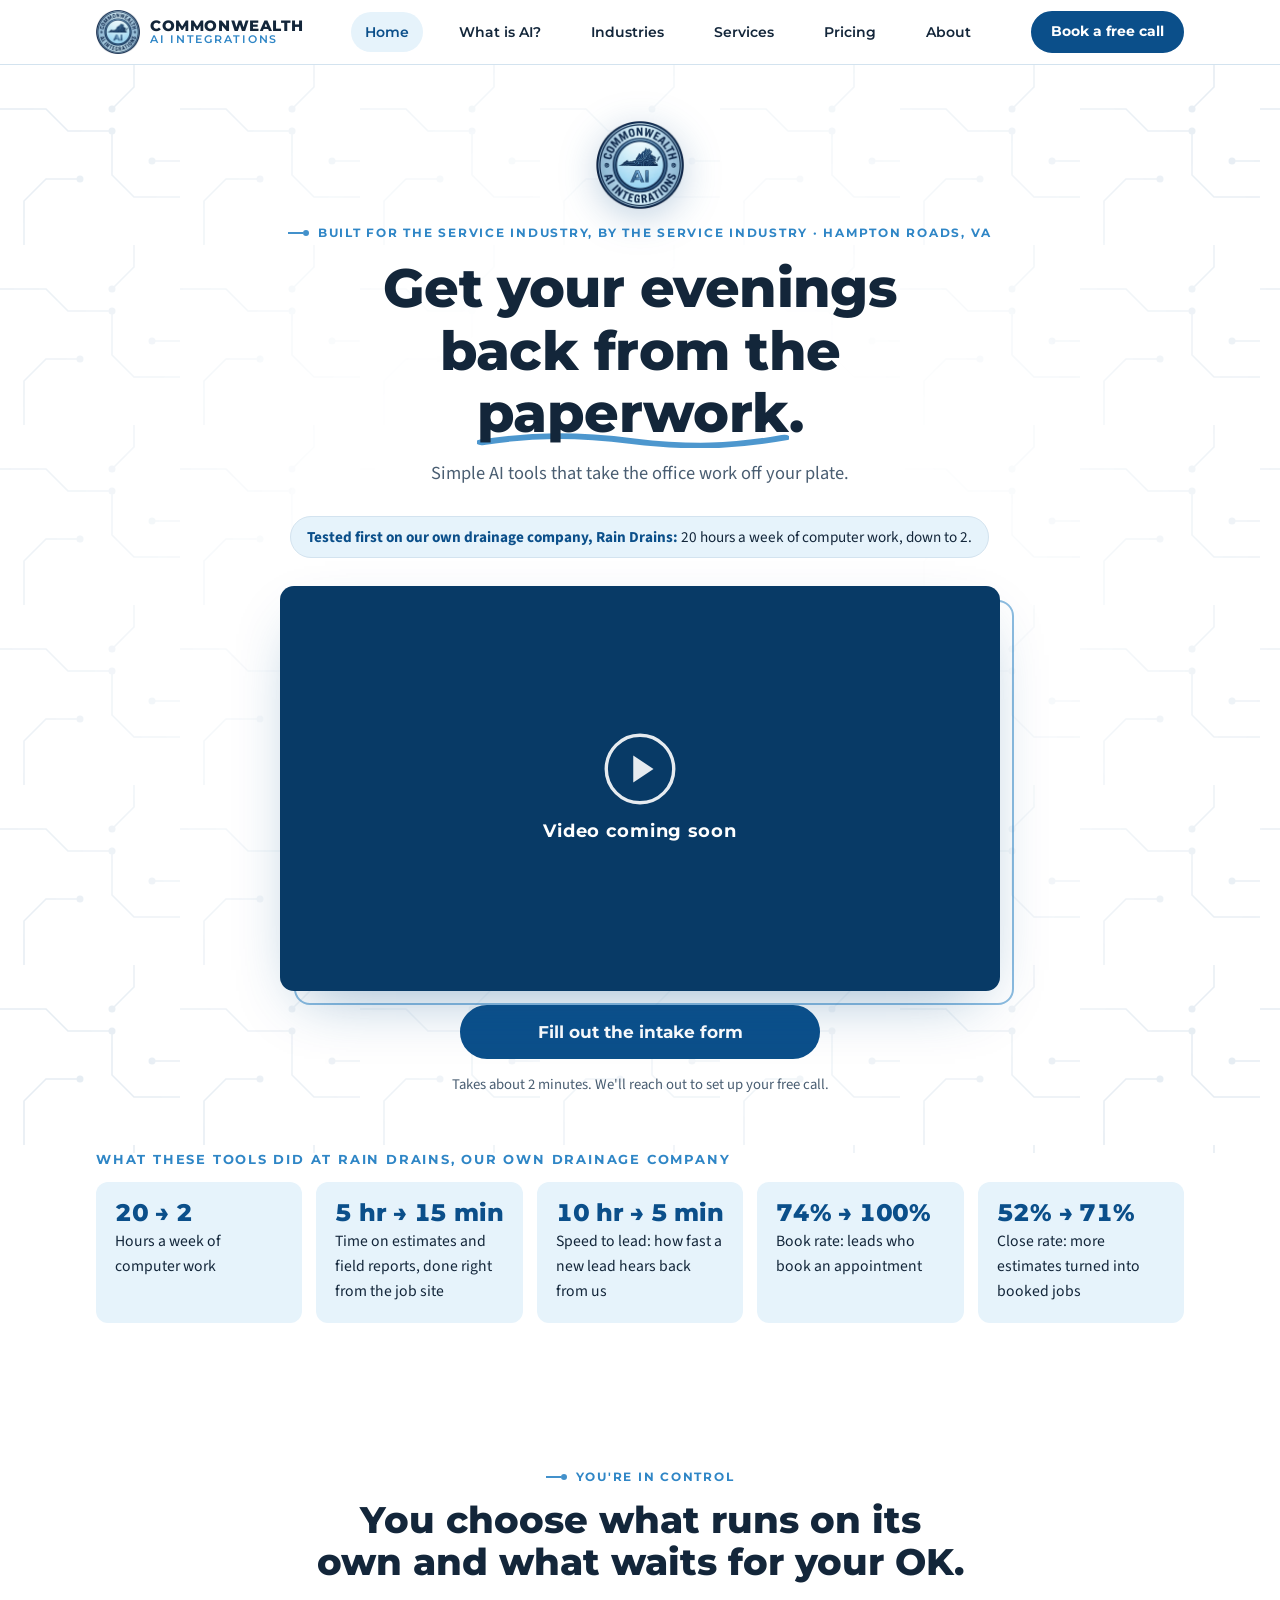
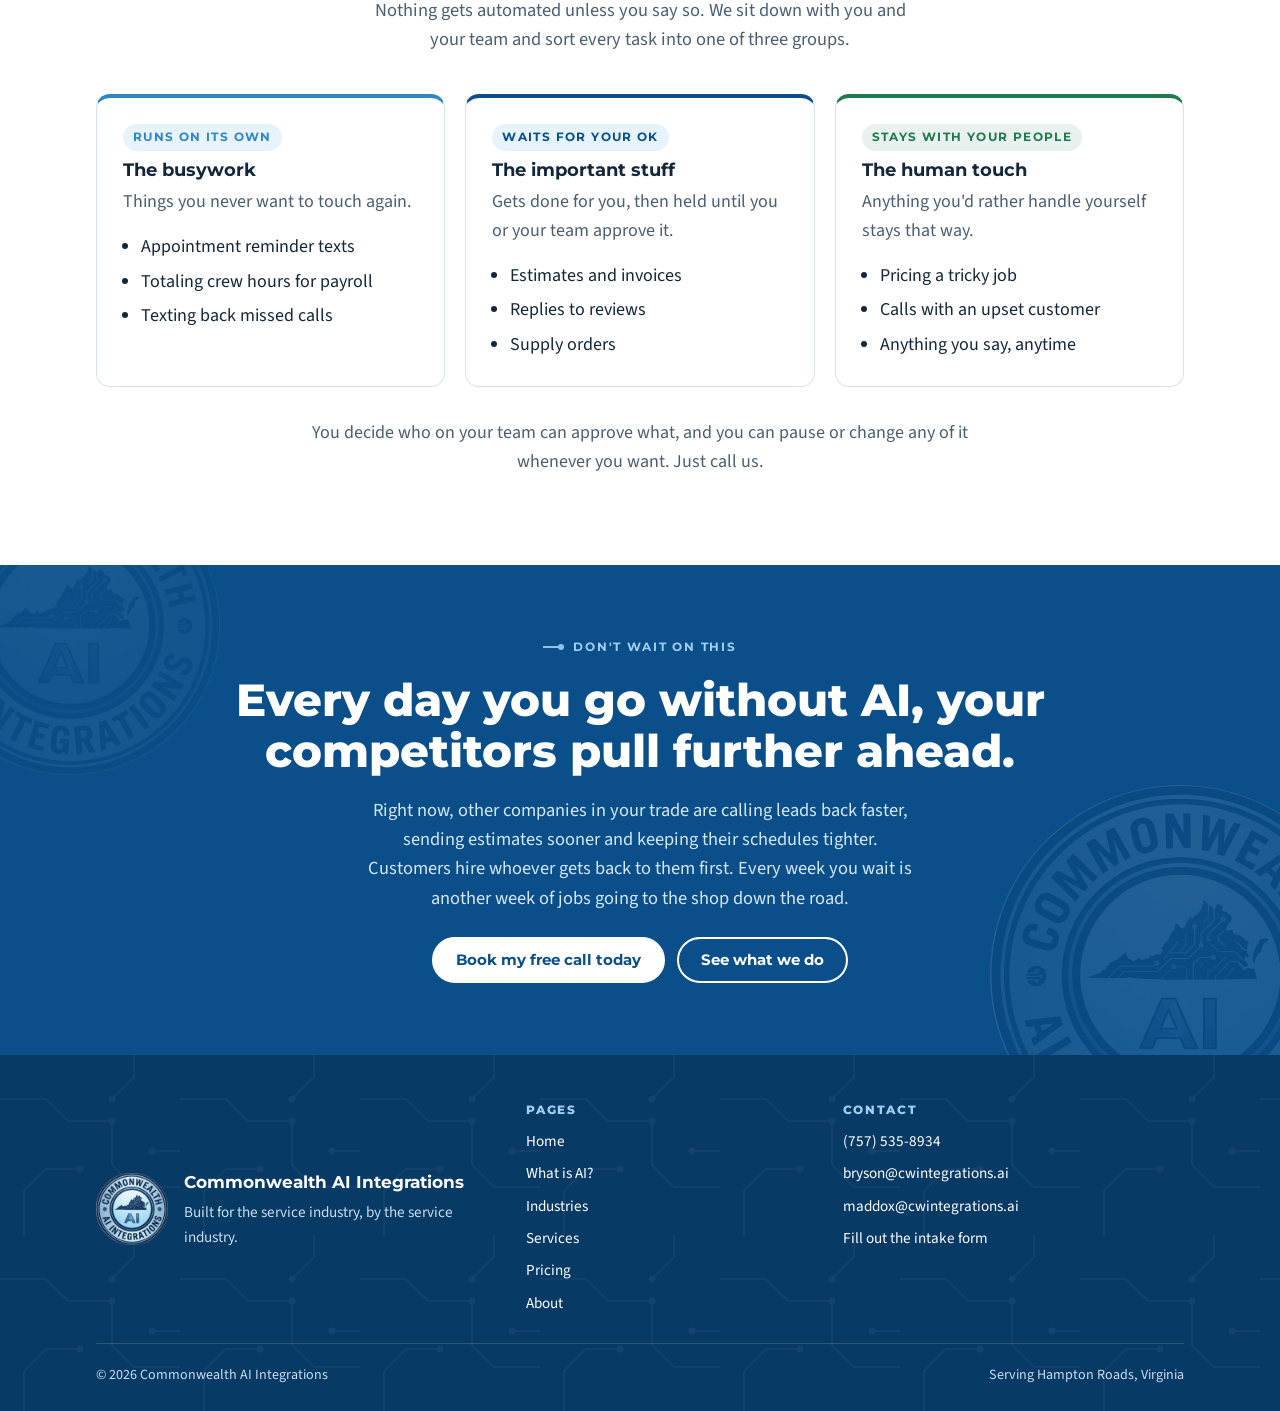
==== commit feca9b08: "Add 'You're in control' section and FAQ on choosing what gets automated Co-Authored-By: Claude Opus " ====
--- a/index.html
+++ b/index.html
@@ -71,6 +71,37 @@
     </div>
   </section>
 
+  <section class="control" aria-labelledby="control-h">
+    <div class="wrap">
+      <div class="head center">
+        <span class="eyebrow">You're in control</span>
+        <h2 id="control-h">You choose what runs on its own and what waits for your OK.</h2>
+        <p class="lede">Nothing gets automated unless you say so. We sit down with you and your team and sort every task into one of three groups.</p>
+      </div>
+      <div class="lanes">
+        <article class="lane">
+          <span class="lane-tag">Runs on its own</span>
+          <h3>The busywork</h3>
+          <p>Things you never want to touch again.</p>
+          <ul><li>Appointment reminder texts</li><li>Totaling crew hours for payroll</li><li>Texting back missed calls</li></ul>
+        </article>
+        <article class="lane lane-ok">
+          <span class="lane-tag">Waits for your OK</span>
+          <h3>The important stuff</h3>
+          <p>Gets done for you, then held until you or your team approve it.</p>
+          <ul><li>Estimates and invoices</li><li>Replies to reviews</li><li>Supply orders</li></ul>
+        </article>
+        <article class="lane lane-you">
+          <span class="lane-tag">Stays with your people</span>
+          <h3>The human touch</h3>
+          <p>Anything you'd rather handle yourself stays that way.</p>
+          <ul><li>Pricing a tricky job</li><li>Calls with an upset customer</li><li>Anything you say, anytime</li></ul>
+        </article>
+      </div>
+      <p class="control-note">You decide who on your team can approve what, and you can pause or change any of it whenever you want. Just call us.</p>
+    </div>
+  </section>
+
   <section class="urgent" aria-labelledby="urgent-h">
     <div class="wrap">
       <span class="eyebrow">Don't wait on this</span>
--- a/styles.css
+++ b/styles.css
@@ -390,3 +390,22 @@
 .proof-line{display:inline-block;margin:14px auto 0;padding:8px 16px;border-radius:999px;background:var(--sky);border:1px solid var(--line);font-size:.95rem;color:var(--fg)}
 .proof-line strong{color:var(--navy)}
 @media (max-width:600px){.proof-line{border-radius:12px;font-size:.9rem}}
+
+/* You're in control */
+.control{padding:88px 0}
+.head.center{text-align:center;max-width:760px;margin:0 auto 40px}
+.head.center .lede{margin-left:auto;margin-right:auto}
+.lanes{display:grid;grid-template-columns:repeat(3,1fr);gap:20px}
+@media (max-width:900px){.lanes{grid-template-columns:1fr;max-width:560px;margin:0 auto}}
+.lane{display:flex;flex-direction:column;gap:8px;padding:26px;border-radius:14px;background:var(--card);border:1px solid var(--line);border-top:4px solid var(--sea)}
+.lane-ok{border-top-color:var(--navy)}
+.lane-you{border-top-color:#1f7a4d}
+.lane-tag{align-self:flex-start;font-family:var(--display);font-size:.72rem;font-weight:700;letter-spacing:.12em;text-transform:uppercase;color:var(--sea);background:var(--sky);padding:4px 10px;border-radius:999px}
+.lane-ok .lane-tag{color:var(--navy)}
+.lane-you .lane-tag{color:#1f7a4d;background:rgba(31,122,77,.1)}
+:root[data-theme="dark"] .lane-you .lane-tag{color:#7fd6a8;background:rgba(127,214,168,.12)}
+@media (prefers-color-scheme:dark){:root:not([data-theme="light"]) .lane-you .lane-tag{color:#7fd6a8;background:rgba(127,214,168,.12)}}
+.lane p{color:var(--muted);margin:0}
+.lane ul{margin:8px 0 0;padding-left:18px;display:grid;gap:6px;color:var(--fg)}
+.control-note{text-align:center;max-width:680px;margin:32px auto 0;color:var(--muted)}
+.head.center .eyebrow{justify-content:center}
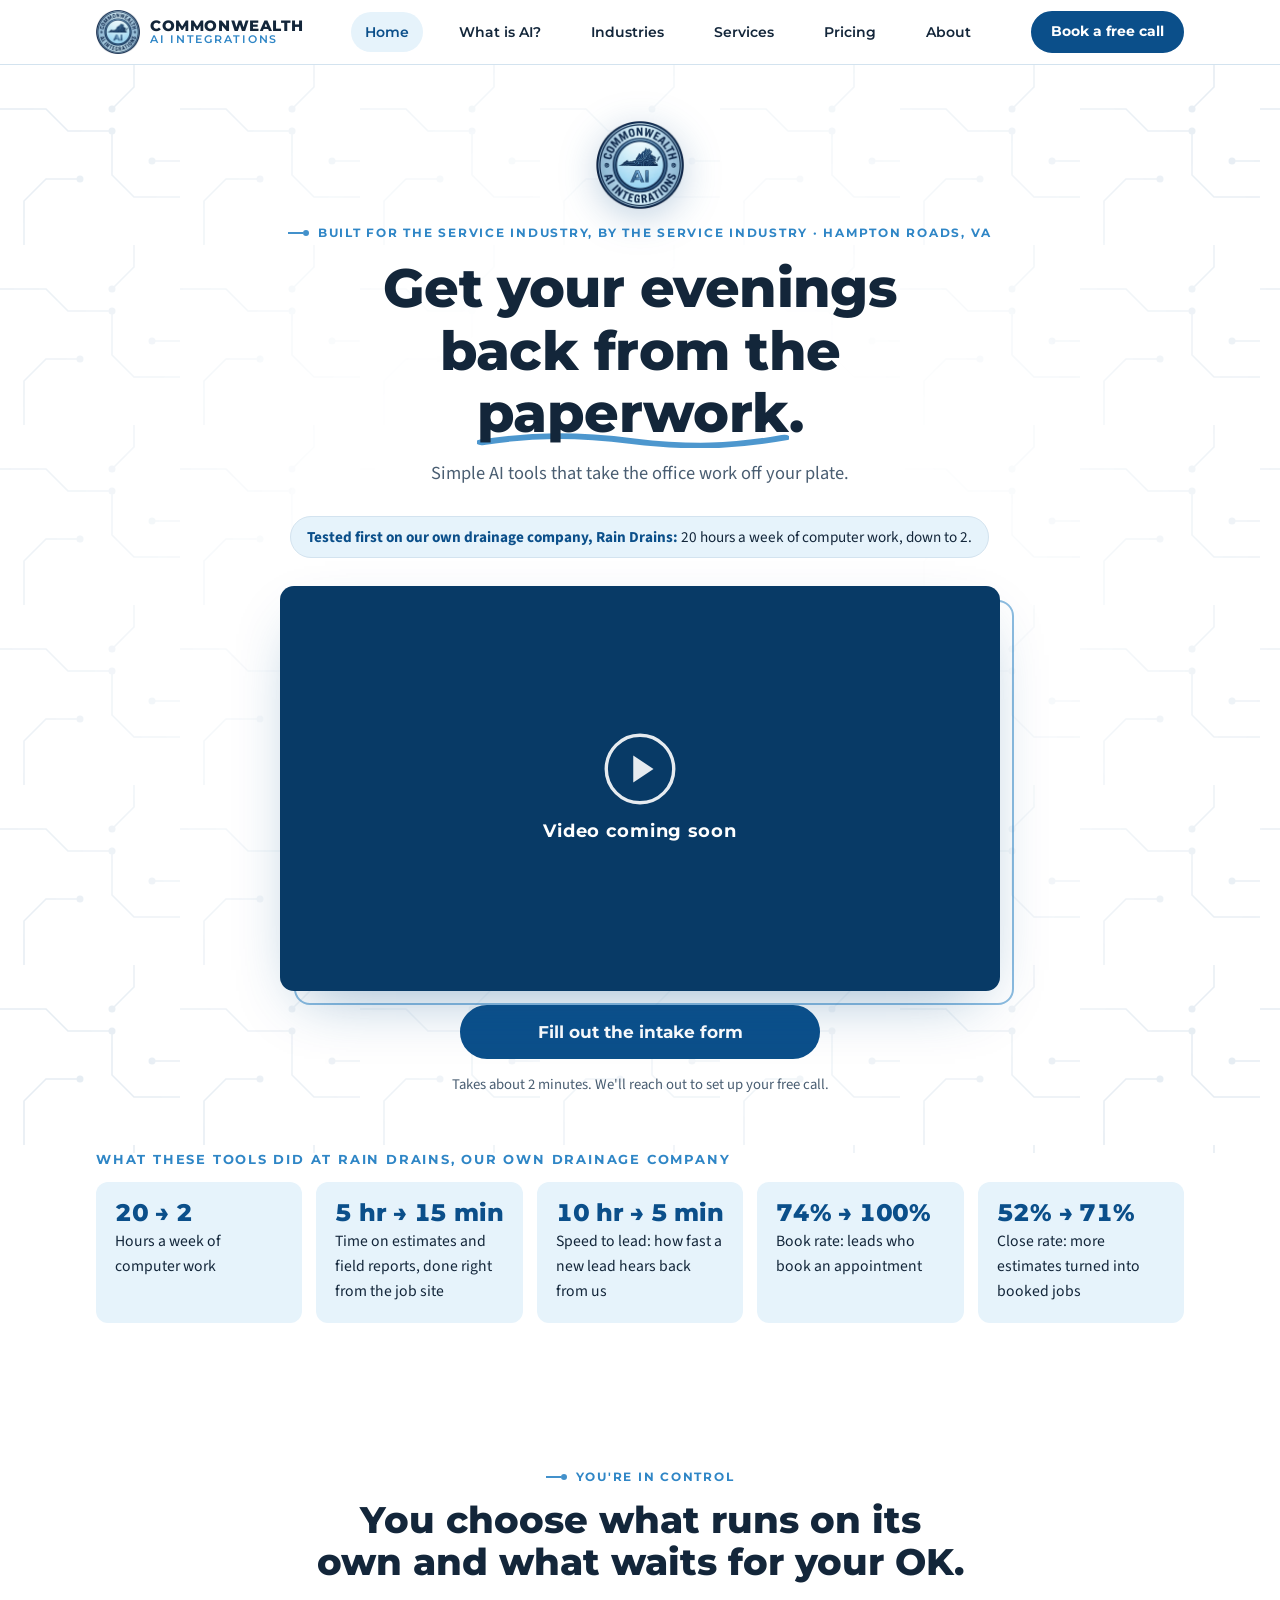
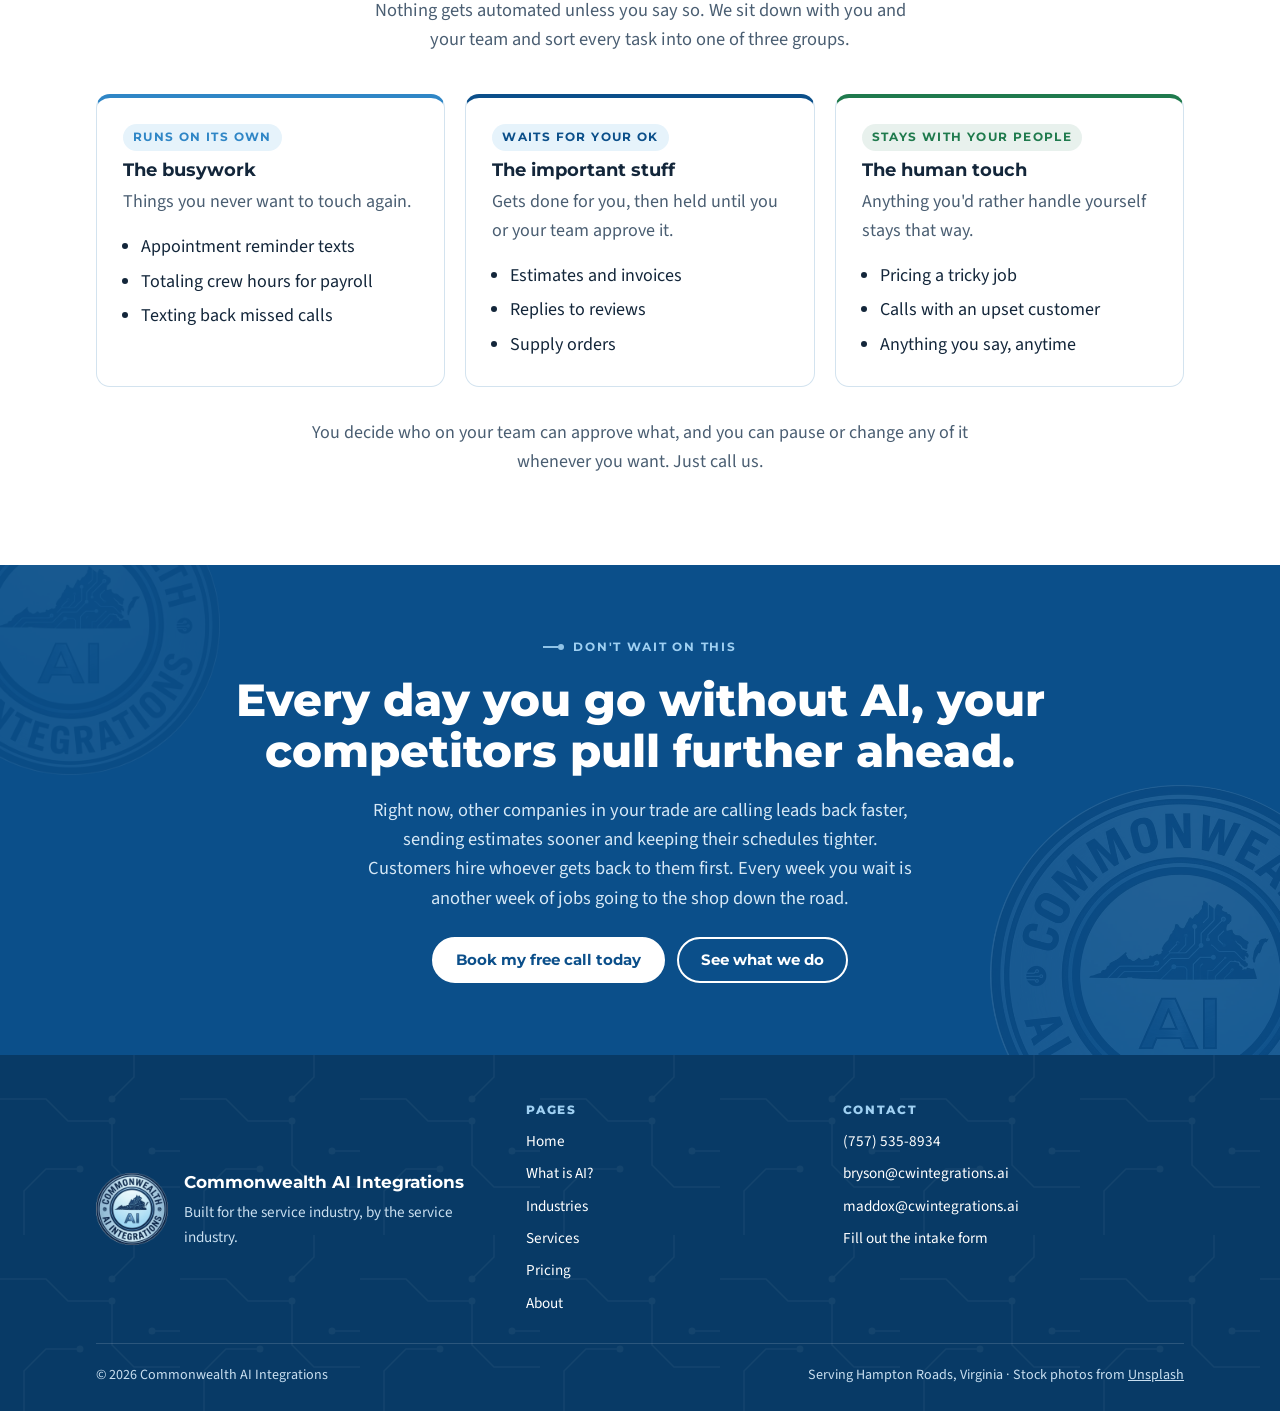
==== commit e6b4382f: "Add stock photos to industry pages, industry cards, home and services Co-Authored-By: Claude Opus 5." ====
--- a/index.html
+++ b/index.html
@@ -78,6 +78,7 @@
         <h2 id="control-h">You choose what runs on its own and what waits for your OK.</h2>
         <p class="lede">Nothing gets automated unless you say so. We sit down with you and your team and sort every task into one of three groups.</p>
       </div>
+      <figure class="wide-photo"><img src="https://images.unsplash.com/photo-1621905253185-95614217f357?auto=format&fit=crop&w=1400&q=70" alt="Contractor in a hard hat checking his phone on the job" width="1400" height="560" loading="lazy" onerror="this.closest('figure').remove()"></figure>
       <div class="lanes">
         <article class="lane">
           <span class="lane-tag">Runs on its own</span>
@@ -200,7 +201,7 @@
     </div>
     <div class="foot-base">
       <span>© 2026 Commonwealth AI Integrations</span>
-      <span>Serving Hampton Roads, Virginia</span>
+      <span>Serving Hampton Roads, Virginia · Stock photos from <a href="https://unsplash.com" rel="noopener">Unsplash</a></span>
     </div>
   </div>
 </footer>
--- a/styles.css
+++ b/styles.css
@@ -409,3 +409,23 @@
 .lane ul{margin:8px 0 0;padding-left:18px;display:grid;gap:6px;color:var(--fg)}
 .control-note{text-align:center;max-width:680px;margin:32px auto 0;color:var(--muted)}
 .head.center .eyebrow{justify-content:center}
+
+/* Photos */
+.ind-hero .wrap>.hero-photo{max-width:none}
+.hero-photo{position:relative;margin:8px 0 0;border-radius:18px;overflow:visible}
+.hero-photo>img:first-child{display:block;width:100%;aspect-ratio:16/10;object-fit:cover;border-radius:18px;box-shadow:0 24px 50px rgba(11,40,70,.18)}
+.photo-seal{position:absolute;left:-18px;bottom:-18px;width:76px;height:76px;border-radius:50%;box-shadow:0 10px 24px rgba(11,40,70,.25);background:#fff}
+@media (min-width:981px){
+  .ind-hero .wrap{grid-template-columns:minmax(0,1fr) minmax(0,440px);column-gap:56px;align-items:center}
+  .ind-hero .wrap>*{grid-column:1}
+  .ind-hero .wrap>.hero-photo{grid-column:2;grid-row:1 / span 6;margin:0}
+  .hero-photo>img:first-child{aspect-ratio:4/5}
+}
+.ind-thumb{display:block;width:calc(100% + 52px);margin:-26px -26px 8px;aspect-ratio:16/9;object-fit:cover;border-radius:14px 14px 0 0}
+.ind-card{overflow:hidden}
+.wide-photo{margin:0 0 28px}
+.wide-photo img{display:block;width:100%;aspect-ratio:3/1;max-height:320px;object-fit:cover;border-radius:16px}
+@media (max-width:640px){.wide-photo img{aspect-ratio:16/9}}
+.foot-base a{color:inherit}
+.hero-photo>img:first-child,.wide-photo img,.ind-thumb{height:auto}
+.ind-thumb{max-width:none}
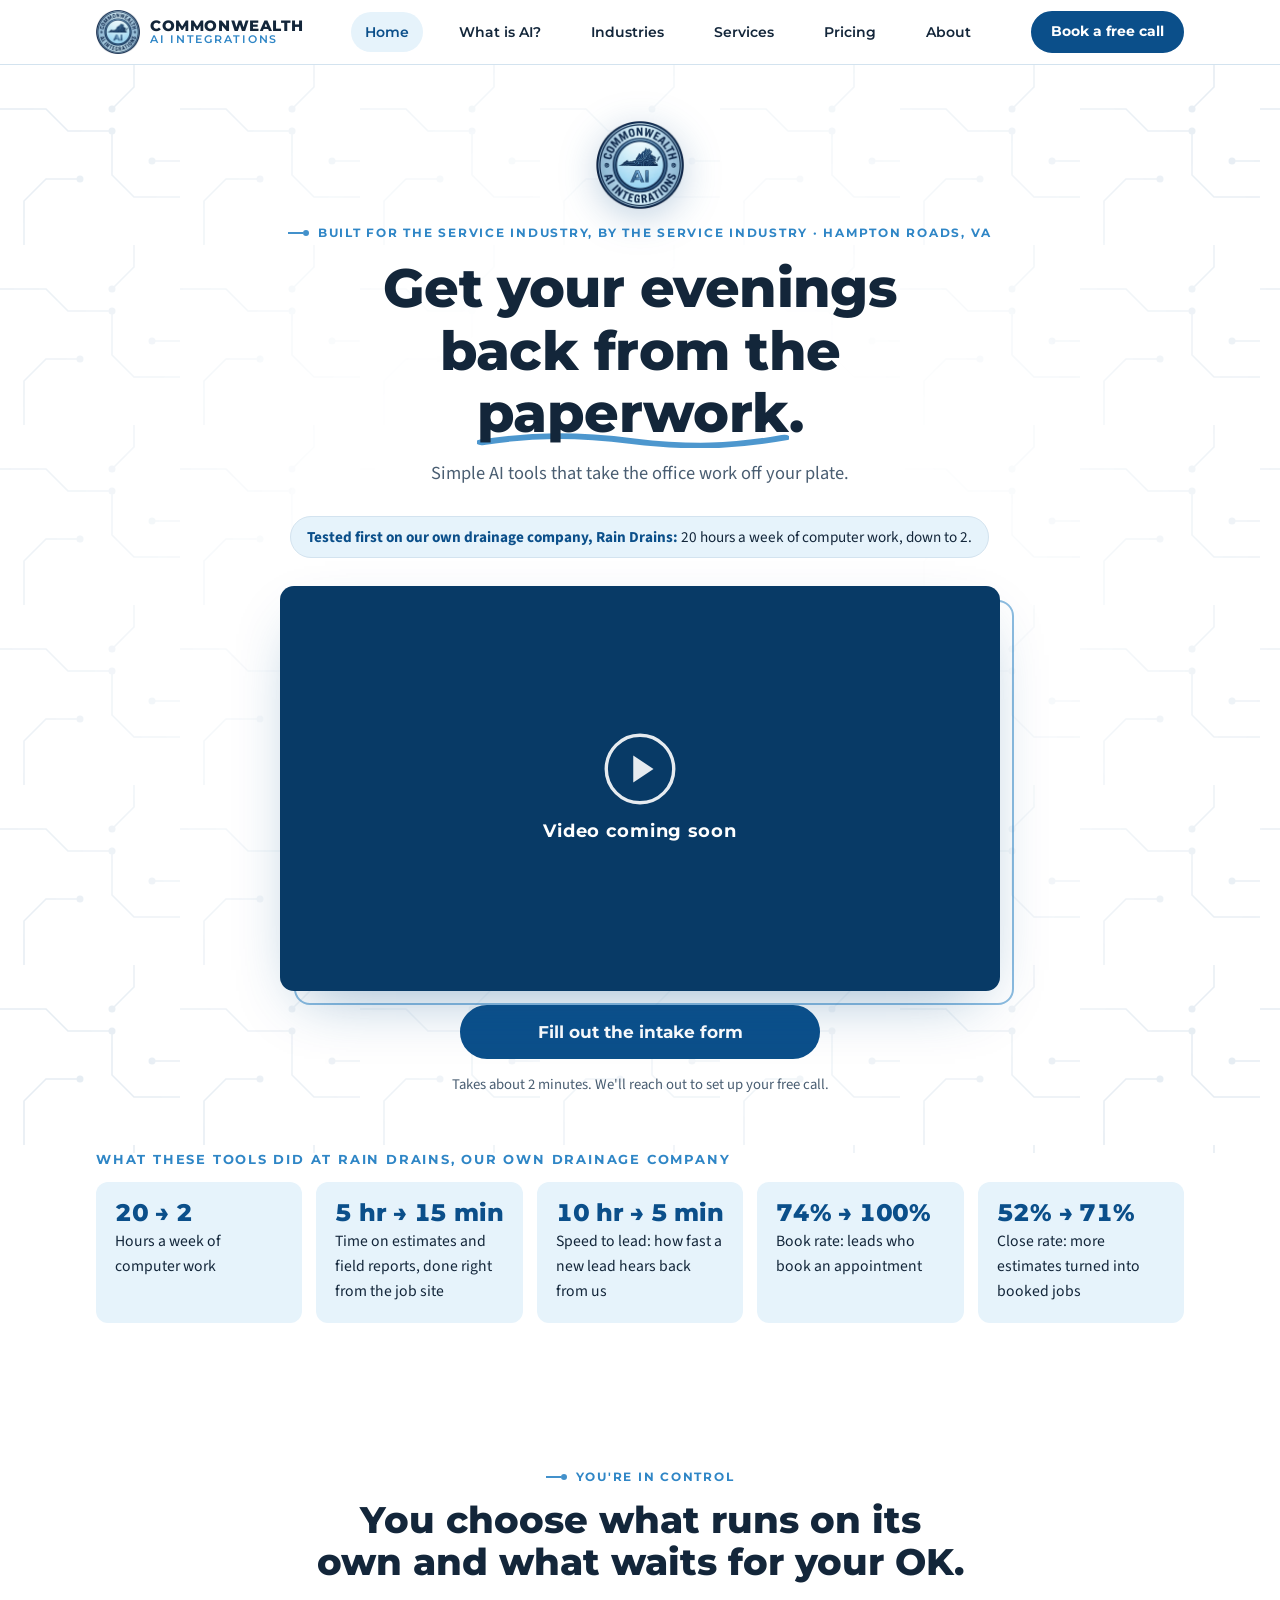
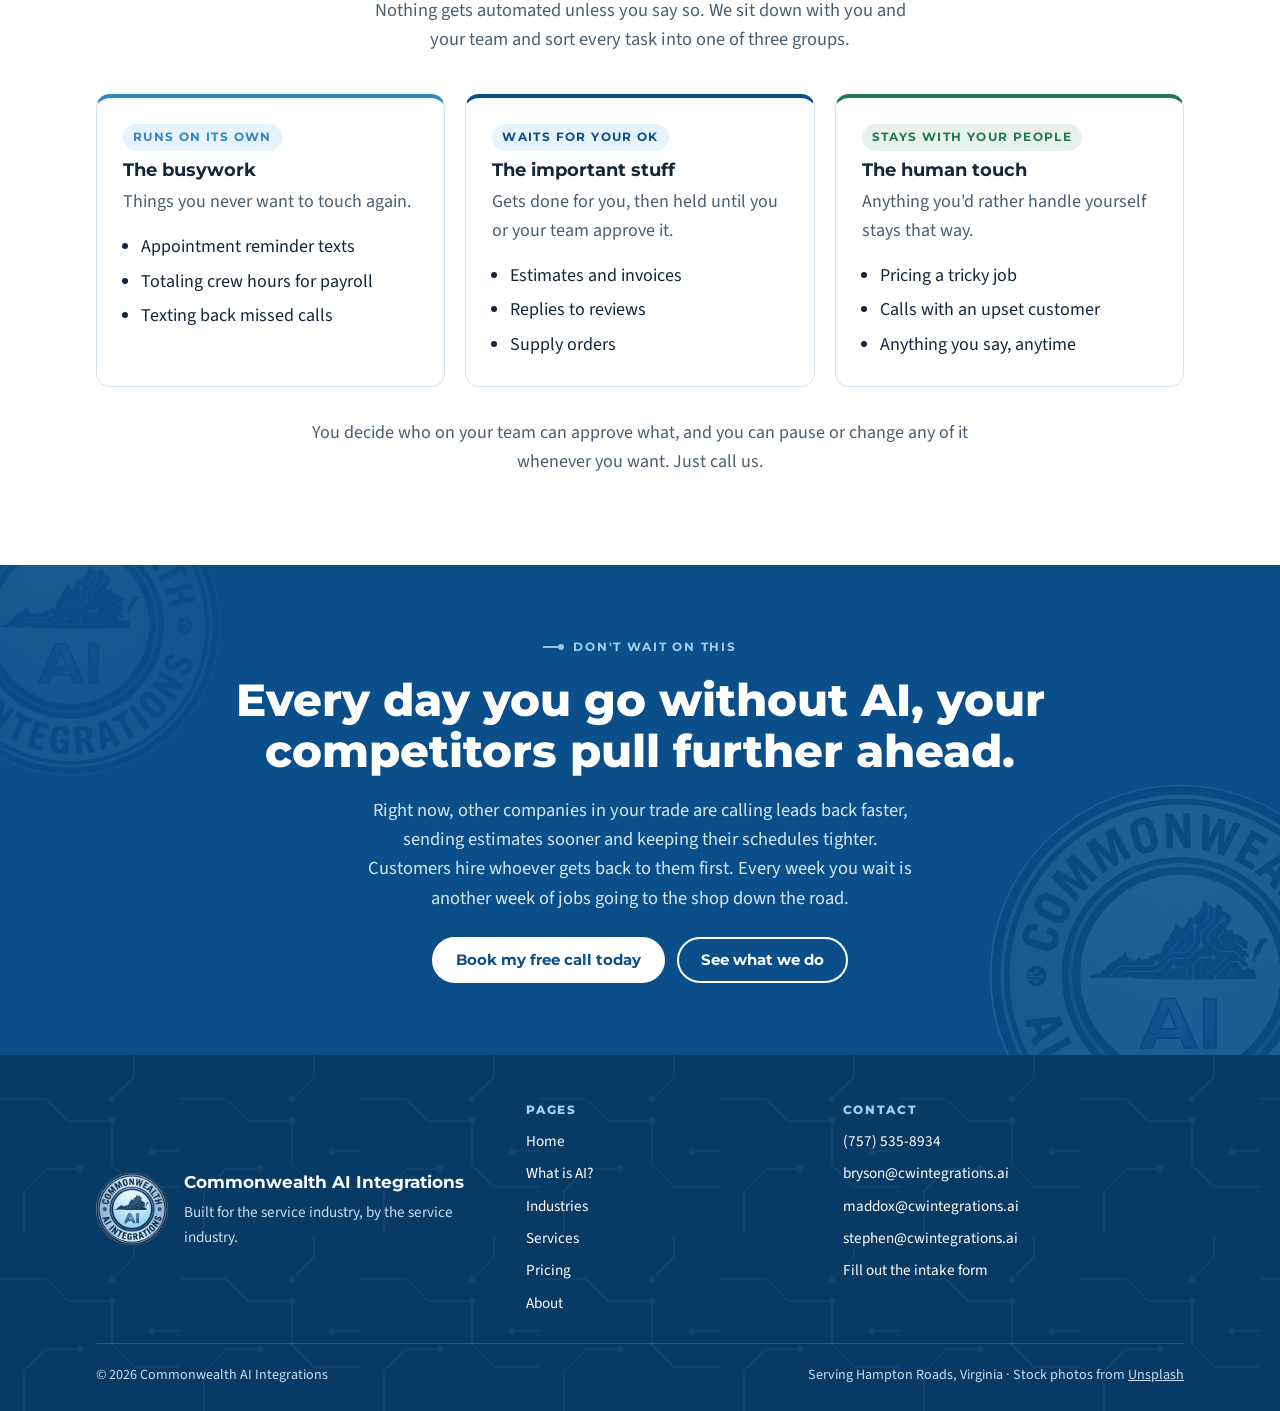
==== commit 9ad92493: "Add Stephen's email to the site footer Co-Authored-By: Claude Opus 5.5 <noreply@anthropic.com> Claud" ====
--- a/index.html
+++ b/index.html
@@ -196,6 +196,7 @@
         <a href="tel:+17575358934">(757) 535-8934</a>
         <a href="mailto:bryson@cwintegrations.ai">bryson@cwintegrations.ai</a>
         <a href="mailto:maddox@cwintegrations.ai">maddox@cwintegrations.ai</a>
+        <a href="mailto:stephen@cwintegrations.ai">stephen@cwintegrations.ai</a>
         <a href="#intake" data-intake>Fill out the intake form</a>
       </div>
     </div>
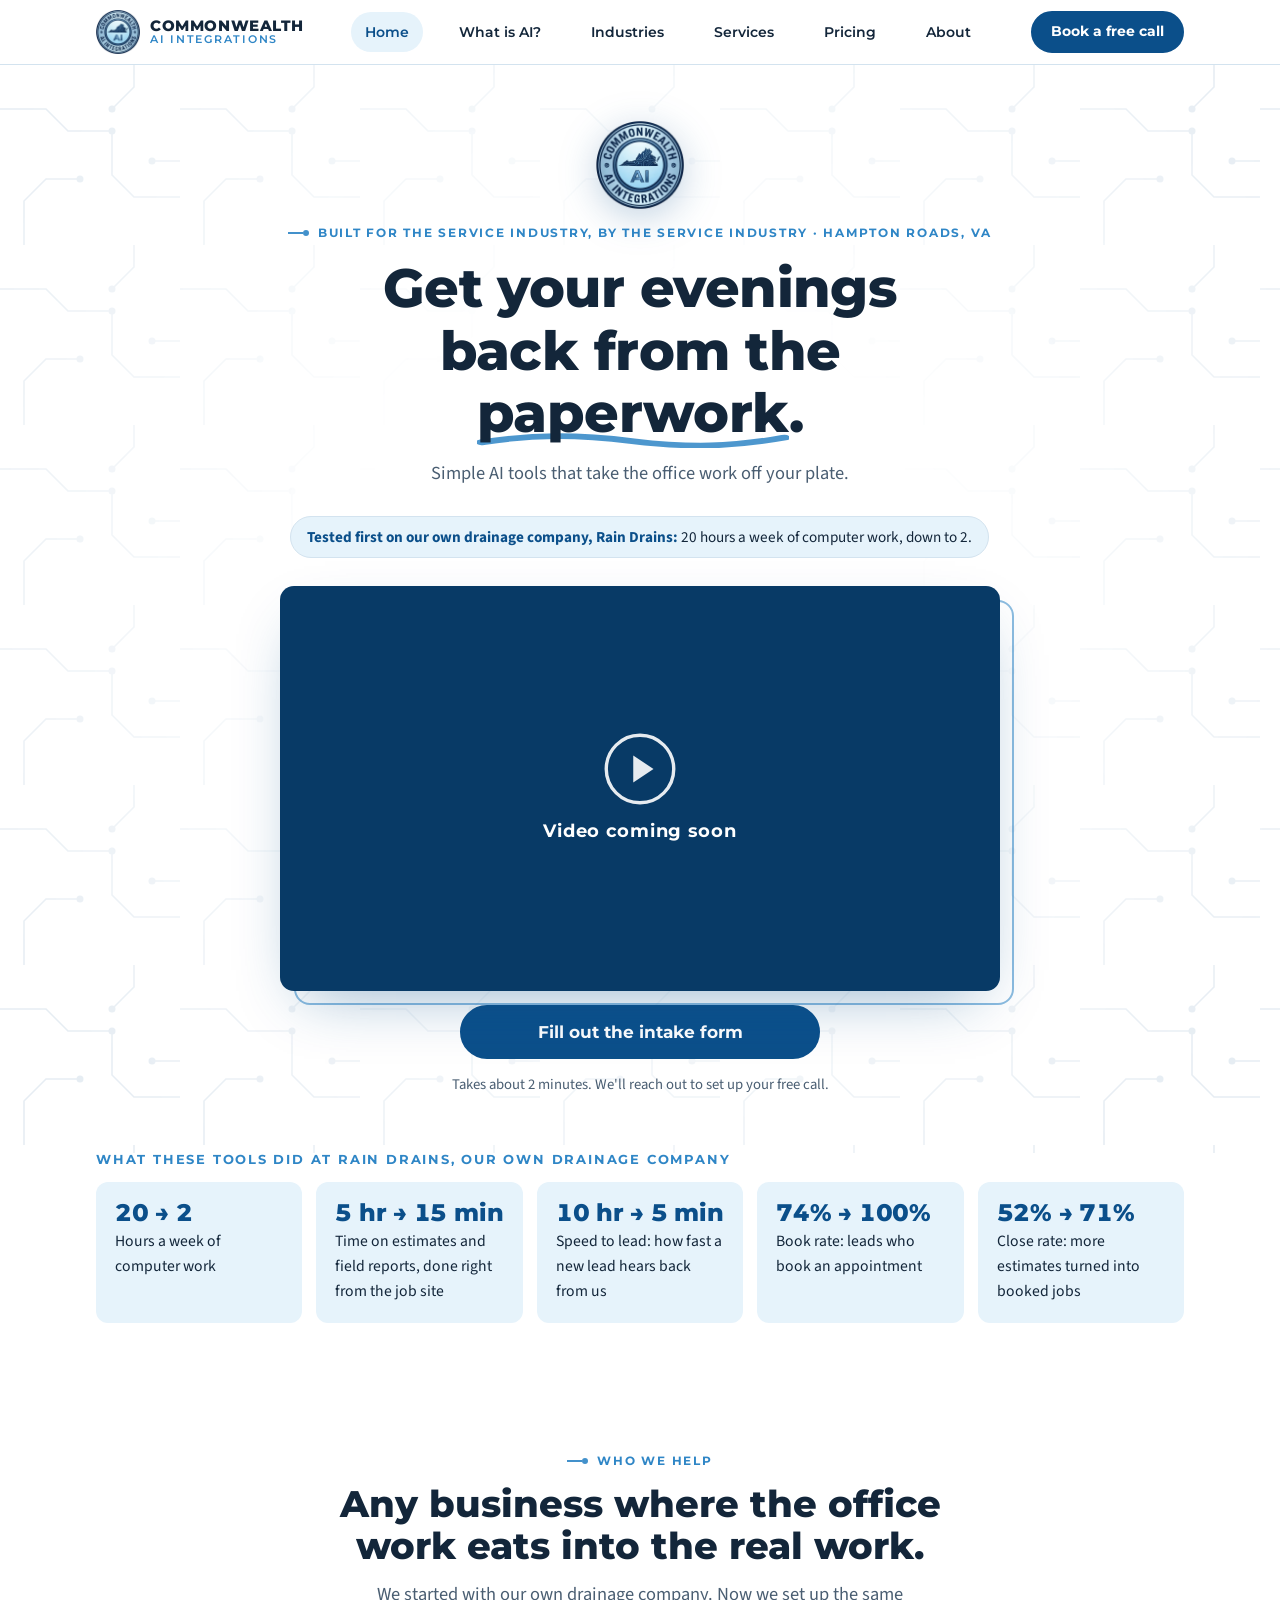
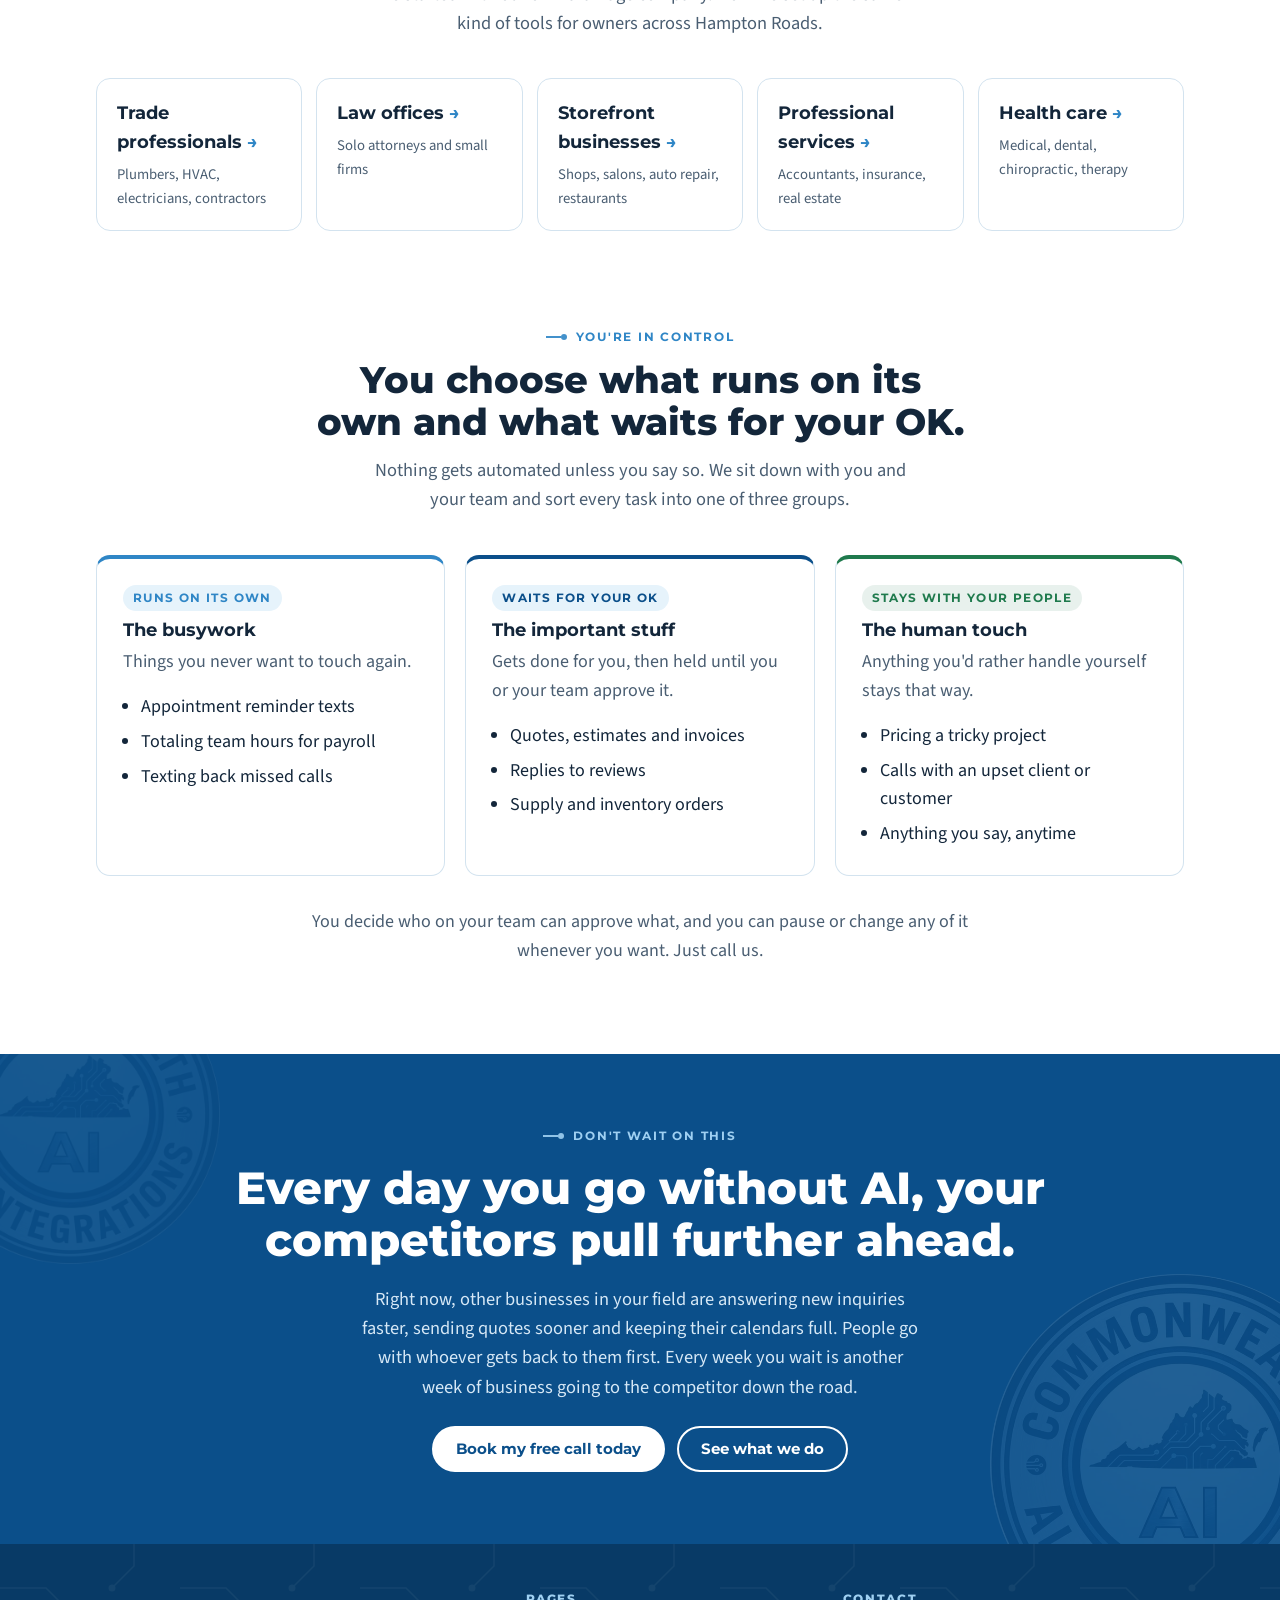
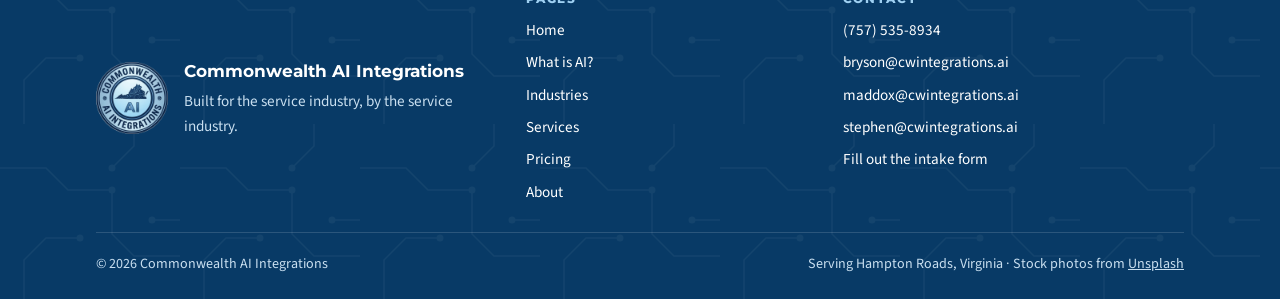
==== commit 255b6230: "Broaden main-page wording for all five industries; add Who we help strip to home Co-Authored-By: Cla" ====
--- a/index.html
+++ b/index.html
@@ -71,6 +71,23 @@
     </div>
   </section>
 
+  <section class="who" aria-labelledby="who-h">
+    <div class="wrap">
+      <div class="head center">
+        <span class="eyebrow">Who we help</span>
+        <h2 id="who-h">Any business where the office work eats into the real work.</h2>
+        <p class="lede">We started with our own drainage company. Now we set up the same kind of tools for owners across Hampton Roads.</p>
+      </div>
+      <div class="who-grid">
+        <a class="who-card" href="trades.html"><strong>Trade professionals</strong><span>Plumbers, HVAC, electricians, contractors</span></a>
+        <a class="who-card" href="legal.html"><strong>Law offices</strong><span>Solo attorneys and small firms</span></a>
+        <a class="who-card" href="storefront.html"><strong>Storefront businesses</strong><span>Shops, salons, auto repair, restaurants</span></a>
+        <a class="who-card" href="professional.html"><strong>Professional services</strong><span>Accountants, insurance, real estate</span></a>
+        <a class="who-card" href="healthcare.html"><strong>Health care</strong><span>Medical, dental, chiropractic, therapy</span></a>
+      </div>
+    </div>
+  </section>
+
   <section class="control" aria-labelledby="control-h">
     <div class="wrap">
       <div class="head center">
@@ -84,19 +101,19 @@
           <span class="lane-tag">Runs on its own</span>
           <h3>The busywork</h3>
           <p>Things you never want to touch again.</p>
-          <ul><li>Appointment reminder texts</li><li>Totaling crew hours for payroll</li><li>Texting back missed calls</li></ul>
+          <ul><li>Appointment reminder texts</li><li>Totaling team hours for payroll</li><li>Texting back missed calls</li></ul>
         </article>
         <article class="lane lane-ok">
           <span class="lane-tag">Waits for your OK</span>
           <h3>The important stuff</h3>
           <p>Gets done for you, then held until you or your team approve it.</p>
-          <ul><li>Estimates and invoices</li><li>Replies to reviews</li><li>Supply orders</li></ul>
+          <ul><li>Quotes, estimates and invoices</li><li>Replies to reviews</li><li>Supply and inventory orders</li></ul>
         </article>
         <article class="lane lane-you">
           <span class="lane-tag">Stays with your people</span>
           <h3>The human touch</h3>
           <p>Anything you'd rather handle yourself stays that way.</p>
-          <ul><li>Pricing a tricky job</li><li>Calls with an upset customer</li><li>Anything you say, anytime</li></ul>
+          <ul><li>Pricing a tricky project</li><li>Calls with an upset client or customer</li><li>Anything you say, anytime</li></ul>
         </article>
       </div>
       <p class="control-note">You decide who on your team can approve what, and you can pause or change any of it whenever you want. Just call us.</p>
@@ -107,7 +124,7 @@
     <div class="wrap">
       <span class="eyebrow">Don't wait on this</span>
       <h2 id="urgent-h">Every day you go without AI, your competitors pull further ahead.</h2>
-      <p>Right now, other companies in your trade are calling leads back faster, sending estimates sooner and keeping their schedules tighter. Customers hire whoever gets back to them first. Every week you wait is another week of jobs going to the shop down the road.</p>
+      <p>Right now, other businesses in your field are answering new inquiries faster, sending quotes sooner and keeping their calendars full. People go with whoever gets back to them first. Every week you wait is another week of business going to the competitor down the road.</p>
       <div class="cta">
         <a class="btn light" href="#intake" data-intake>Book my free call today</a>
         <a class="btn outline" href="services.html">See what we do</a>
@@ -129,7 +146,7 @@
     </div>
         <form id="lead" name="intake" method="POST" novalidate>
           <input type="hidden" id="f-drains" name="time_drains" value="">
-          <p hidden><label>Leave this empty <input name="_gotcha" tabindex="-1" autocomplete="off"></label></p>
+          <p hidden><label>Leave this empty <input name="_honey" tabindex="-1" autocomplete="off"></label></p>
           <div class="field"><label for="f-goal">What's your main goal right now?</label>
             <select id="f-goal" name="primary_goal" required>
               <option value="">Choose one</option>
@@ -153,6 +170,8 @@
               <option value="Other">Other</option>
             </select></div>
           <input type="hidden" name="_subject" id="f-subject" value="New intake form">
+          <input type="hidden" name="_template" value="table">
+          <input type="hidden" name="_captcha" value="false">
           <input type="hidden" name="page" id="f-page" value="">
           <div class="row">
             <div class="field"><label for="f-name">Your name</label><input id="f-name" name="name" autocomplete="name" required></div>
--- a/styles.css
+++ b/styles.css
@@ -429,3 +429,20 @@
 .foot-base a{color:inherit}
 .hero-photo>img:first-child,.wide-photo img,.ind-thumb{height:auto}
 .ind-thumb{max-width:none}
+
+/* Headshots */
+.person .headshot{display:block;width:100%;max-width:none;height:auto;aspect-ratio:4/5;object-fit:cover;object-position:50% 25%;border-radius:14px;margin-bottom:10px;box-shadow:0 14px 30px rgba(11,40,70,.15)}
+.headshot-soon{display:flex!important;flex-direction:column;align-items:center;justify-content:center;gap:12px;background:var(--sky);border:1px dashed var(--line);box-shadow:none!important;color:var(--muted);font-size:.9rem}
+.headshot-soon img{width:96px;height:96px;opacity:.9}
+
+/* Who we help (home) */
+.who{padding:72px 0 8px}
+.who-grid{display:grid;grid-template-columns:repeat(5,1fr);gap:14px}
+@media (max-width:1000px){.who-grid{grid-template-columns:repeat(2,1fr)}}
+@media (max-width:520px){.who-grid{grid-template-columns:1fr}}
+.who-card{display:grid;gap:6px;padding:20px;border:1px solid var(--line);border-radius:14px;background:var(--card);text-decoration:none;transition:transform .2s ease,border-color .2s ease}
+.who-card:hover{transform:translateY(-2px);border-color:var(--sea)}
+.who-card strong{font-family:var(--display);color:var(--fg)}
+.who-card span{font-size:.92rem;color:var(--muted)}
+.who-card strong::after{content:" \2192";color:var(--sea)}
+.who-card{align-content:start}
